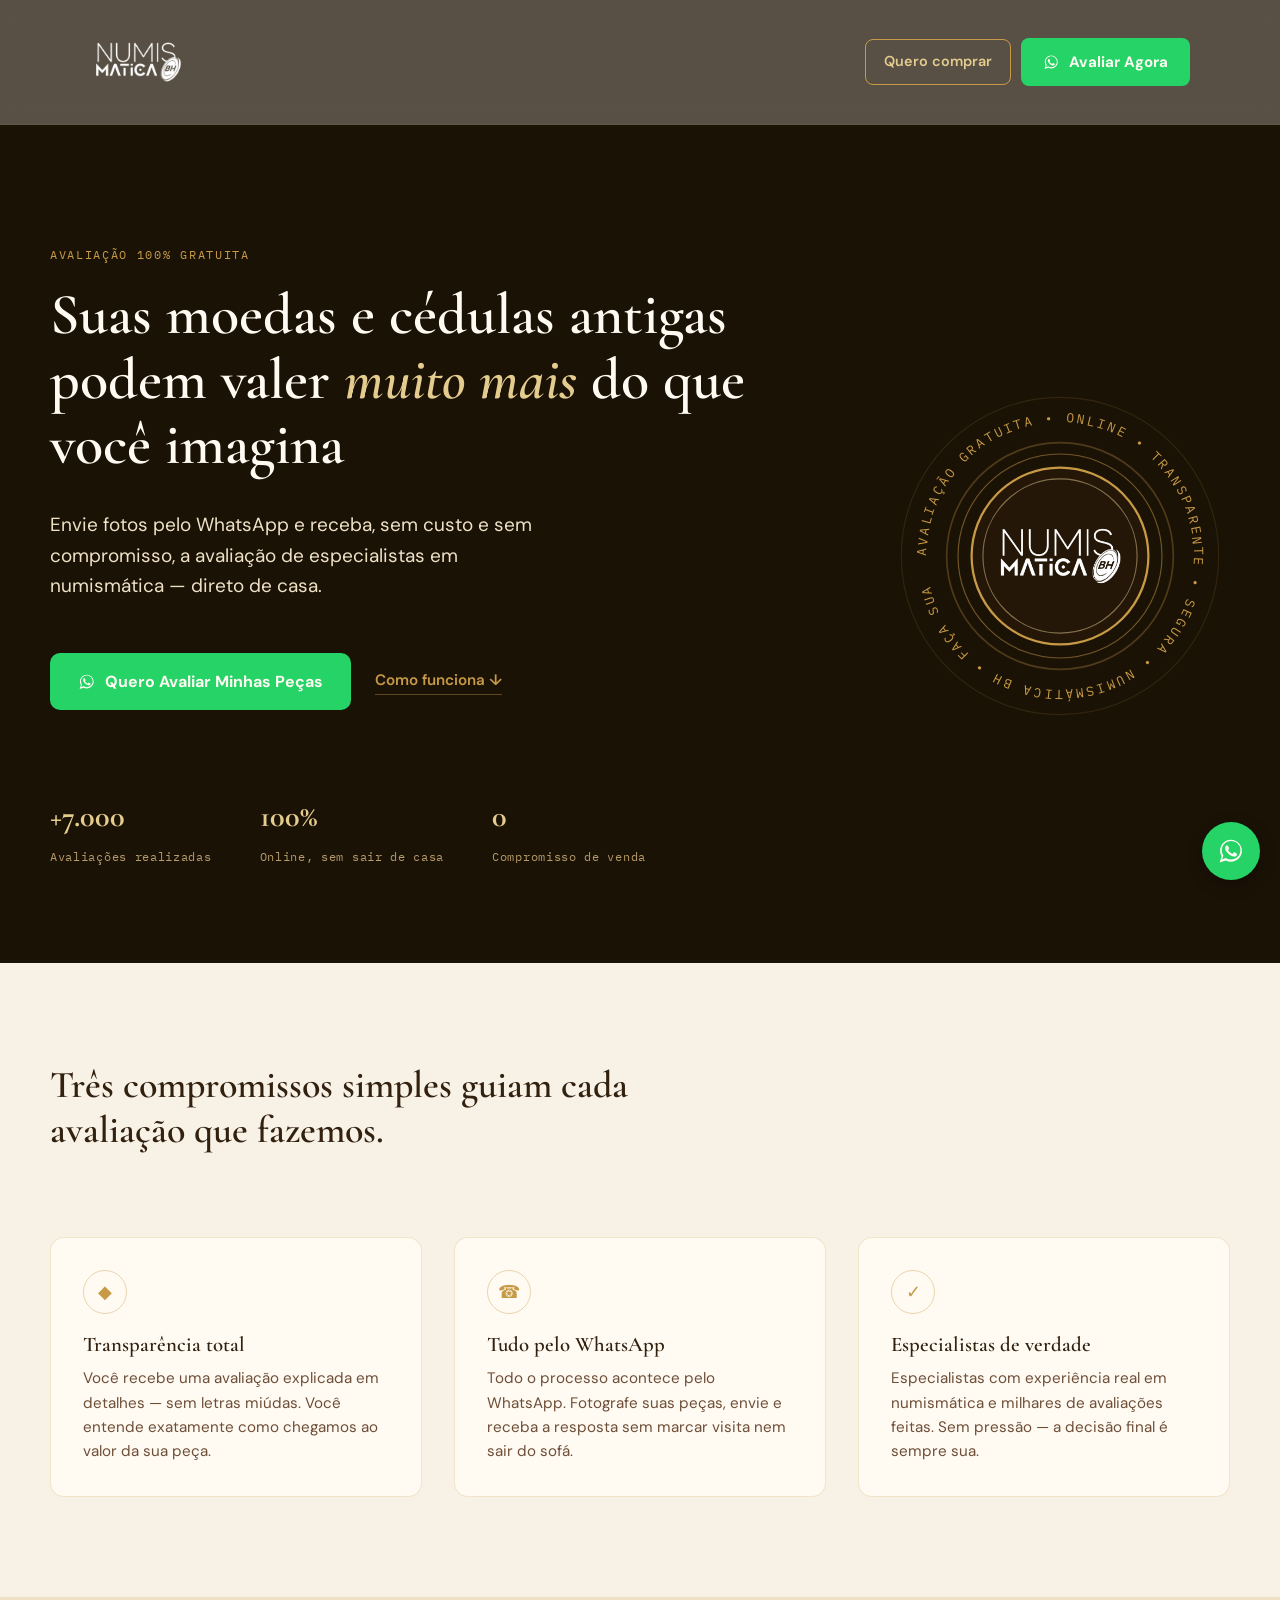
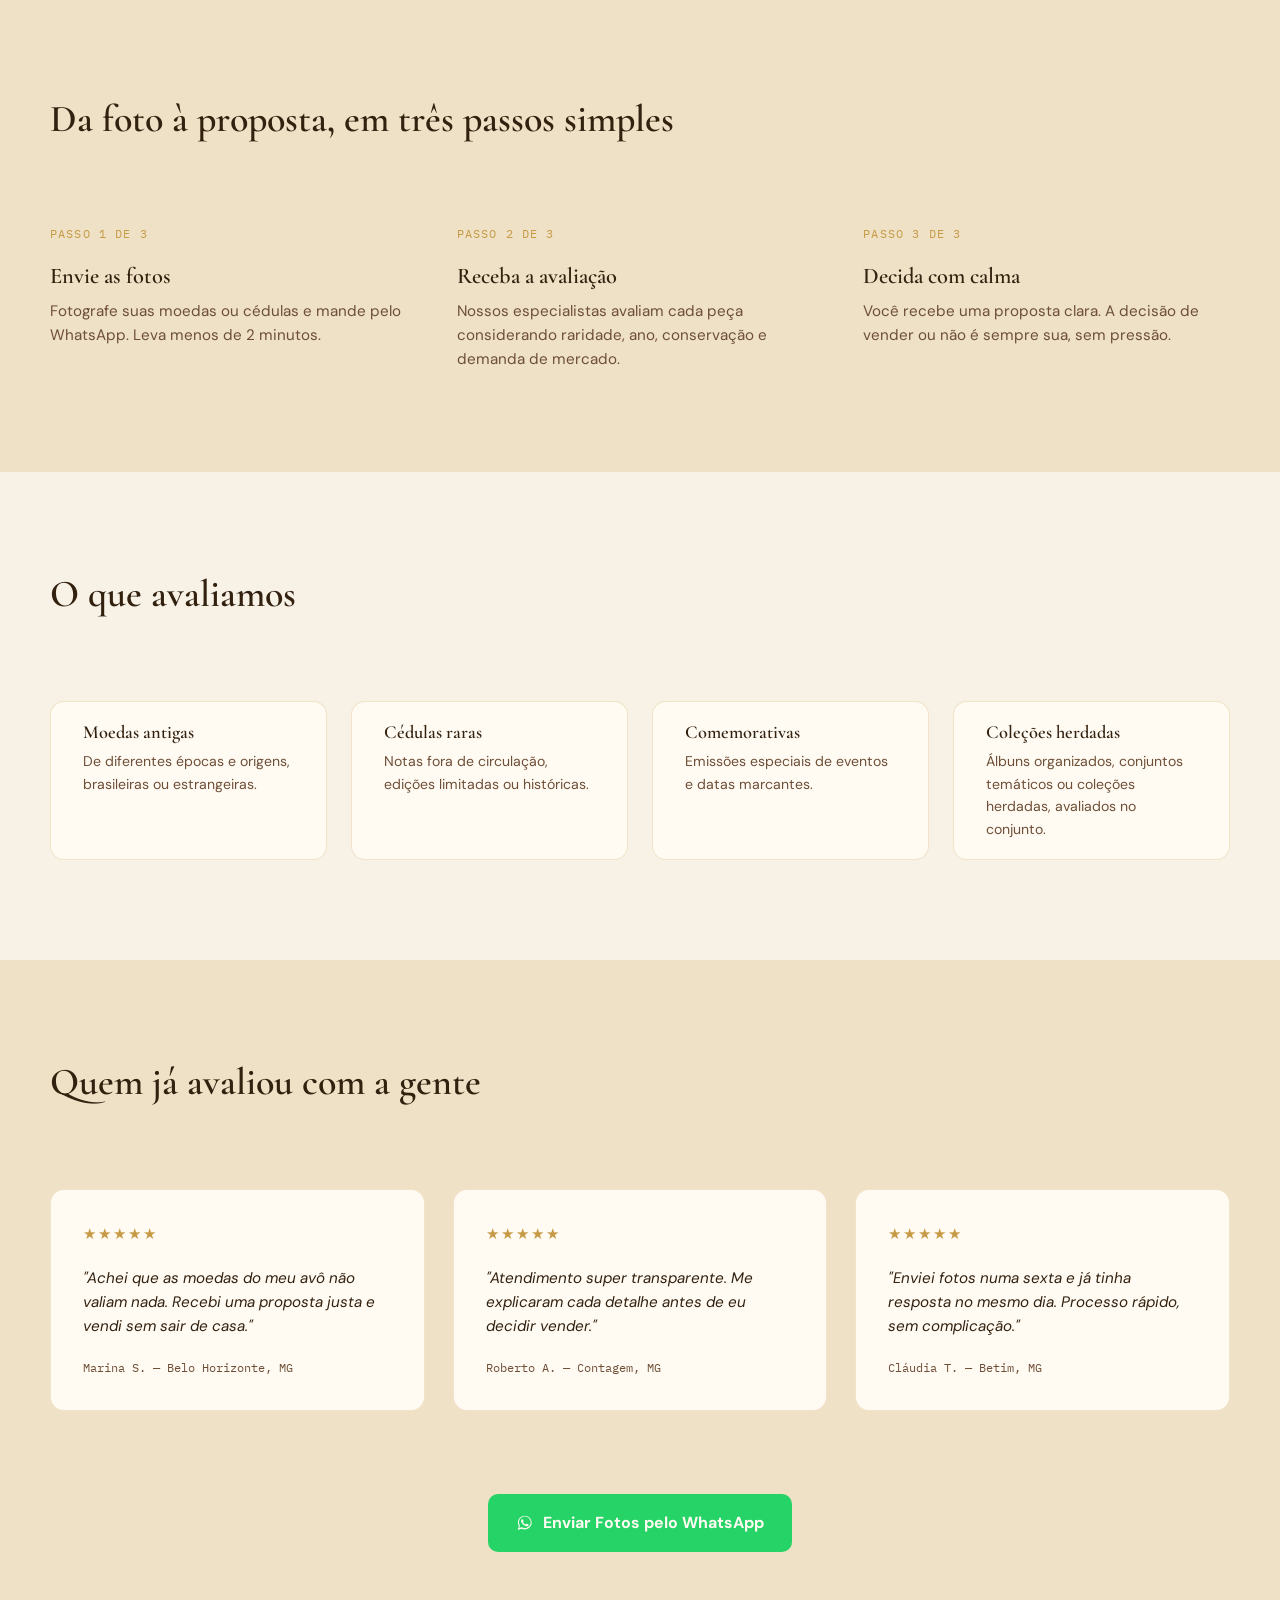
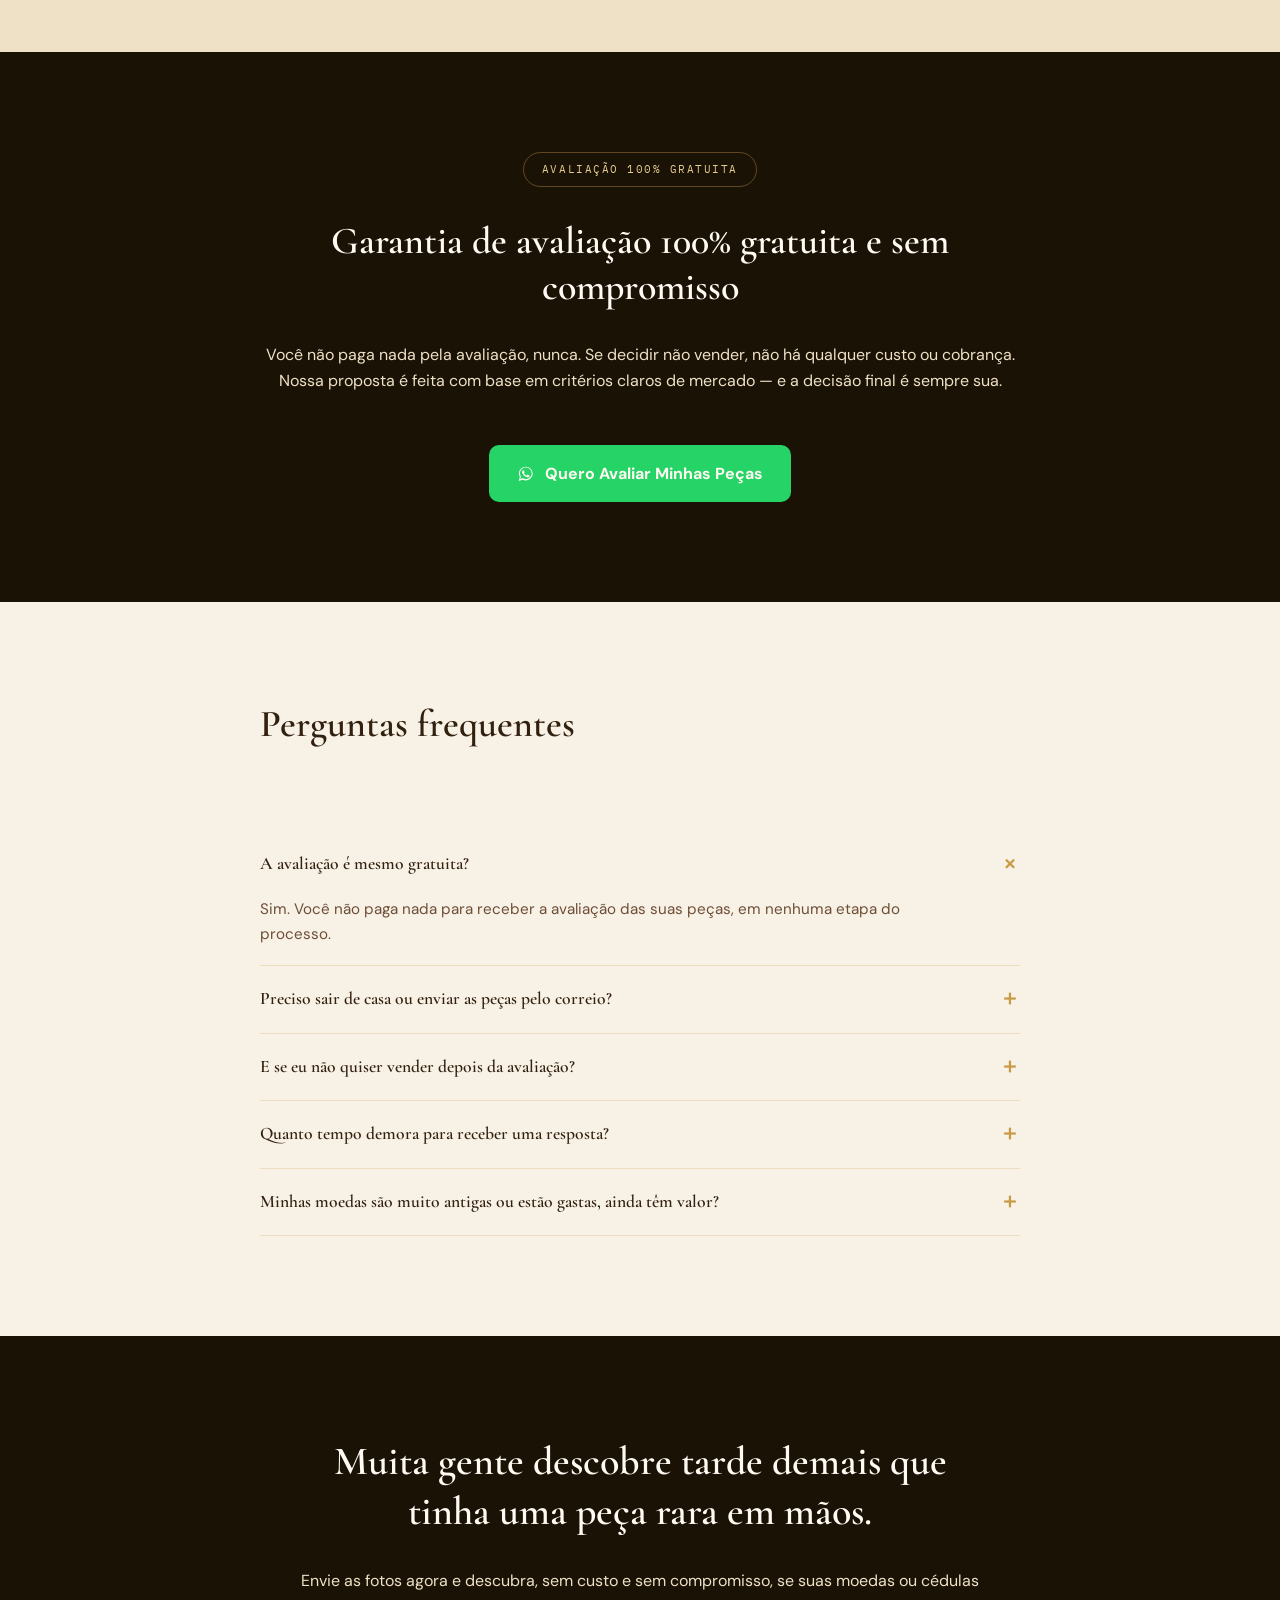
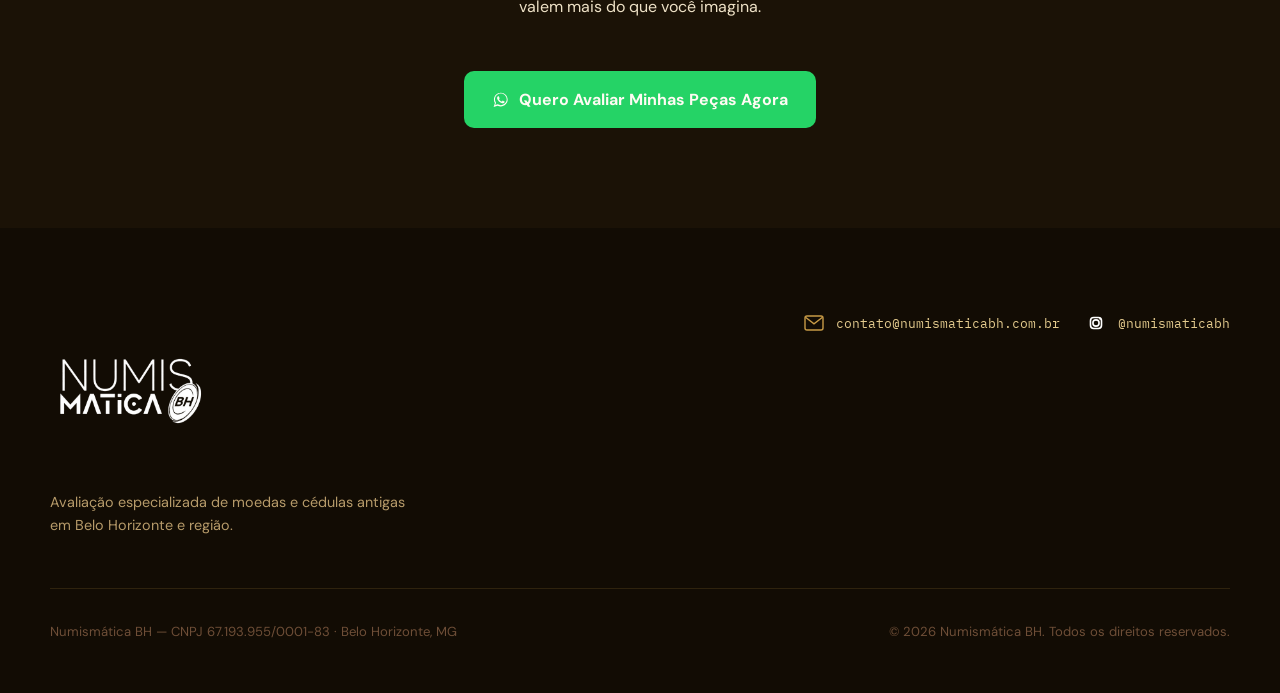
==== index.html @ 226f3ee9 "fix: update hero section text for improved clarity and messaging" ====
<!DOCTYPE html>
<html lang="pt-BR">
<head>
<meta charset="UTF-8">
<meta name="viewport" content="width=device-width, initial-scale=1.0">
<title>Numismática BH | Descubra o Valor Real das Suas Moedas e Cédulas Antigas</title>
<meta name="description" content="Avaliação 100% gratuita, transparente e sem compromisso para moedas e cédulas antigas. Envie fotos pelo WhatsApp e receba uma resposta de especialistas em numismática.">

<link rel="preconnect" href="https://fonts.googleapis.com">
<link rel="preconnect" href="https://fonts.gstatic.com" crossorigin>
<link href="https://fonts.googleapis.com/css2?family=Cormorant+Garamond:ital,wght@0,400;0,500;0,600;0,700;1,500;1,600&family=DM+Sans:wght@400;500;600;700&family=IBM+Plex+Mono:wght@400;500&display=swap" rel="stylesheet">

<link rel="icon" type="image/svg+xml" href="assets/favicon.svg">

<link rel="stylesheet" href="css/variables.css">
<link rel="stylesheet" href="css/base.css">
<link rel="stylesheet" href="css/components.css">
<link rel="stylesheet" href="css/layout.css">
</head>
<body>

<svg class="icon-defs" aria-hidden="true">
  <symbol id="icon-whatsapp" viewBox="0 0 32 32">
    <path fill="currentColor" d="M16 3C9.1 3 3.5 8.6 3.5 15.5c0 2.4.66 4.63 1.8 6.55L3 29l7.13-2.26a12.9 12.9 0 0 0 5.87 1.42h.01c6.9 0 12.5-5.6 12.5-12.5S22.9 3 16 3Zm0 22.7h-.01a10.6 10.6 0 0 1-5.42-1.49l-.39-.23-4.23 1.34 1.37-4.13-.25-.42a10.53 10.53 0 0 1-1.62-5.68c0-5.87 4.77-10.64 10.65-10.64 2.85 0 5.52 1.11 7.53 3.12a10.57 10.57 0 0 1 3.12 7.53c0 5.87-4.78 10.6-10.75 10.6Z"/>
    <path fill="currentColor" d="M22.07 18.63c-.33-.17-1.96-.97-2.27-1.08-.3-.11-.53-.17-.75.17-.22.33-.86 1.08-1.05 1.31-.19.22-.39.25-.72.08-.33-.17-1.4-.52-2.66-1.65-.98-.88-1.65-1.96-1.84-2.29-.19-.33-.02-.51.15-.68.15-.15.33-.39.5-.58.17-.2.22-.33.33-.55.11-.22.06-.42-.03-.58-.08-.17-.75-1.82-1.03-2.5-.27-.66-.55-.57-.75-.58-.19-.01-.42-.01-.64-.01-.22 0-.58.08-.89.42-.3.33-1.17 1.15-1.17 2.8s1.2 3.24 1.37 3.47c.17.22 2.36 3.62 5.72 5.08.8.35 1.42.55 1.9.71.8.25 1.53.22 2.11.13.64-.1 1.96-.8 2.24-1.58.28-.77.28-1.43.19-1.58-.08-.14-.3-.22-.63-.38Z"/>
  </symbol>
  <symbol id="icon-email" viewBox="0 0 24 24">
    <rect x="3" y="5" width="18" height="14" rx="2" fill="none" stroke="#C79A46" stroke-width="1.4"/>
    <path d="M3.5 6.2 12 12.8l8.5-6.6" fill="none" stroke="#C79A46" stroke-width="1.4"/>
  </symbol>
  <symbol id="icon-instagram" viewBox="0 0 24 24">
    <defs>
      <radialGradient id="ig-grad" cx="30%" cy="107%" r="150%">
        <stop offset="0%" stop-color="#fdf497"/>
        <stop offset="5%" stop-color="#fdf497"/>
        <stop offset="45%" stop-color="#fd5949"/>
        <stop offset="60%" stop-color="#d6249f"/>
        <stop offset="90%" stop-color="#285AEB"/>
      </radialGradient>
    </defs>
    <rect x="2" y="2" width="20" height="20" rx="6" fill="url(#ig-grad)"/>
    <rect x="6.5" y="6.5" width="11" height="11" rx="3.2" fill="none" stroke="#fff" stroke-width="1.6"/>
    <circle cx="12" cy="12" r="3.1" fill="none" stroke="#fff" stroke-width="1.6"/>
    <circle cx="16.2" cy="7.8" r="1.05" fill="#fff"/>
  </symbol>
</svg>

<header class="site-header" id="siteHeader">
  <div class="container">
    <a href="#topo" class="site-logo" aria-label="Numismática BH — início">
      <img src="assets/logo-numismatica-bh-branca.png" alt="Logo Numismática BH" style="height: 96px; width: auto;">
    </a>
    <div class="header-actions">
      <!-- LINK PENDENTE: apontar para a página do grupo de colecionadores quando estiver disponível -->
      <a href="#" class="btn-ghost">Quero comprar</a>
      <a href="#" class="btn btn-whatsapp btn-whatsapp--compact js-whatsapp-cta" data-cta="header">
        <svg viewBox="0 0 32 32" aria-hidden="true"><use href="#icon-whatsapp"/></svg>
        Avaliar Agora
      </a>
    </div>
  </div>
</header>

<main id="topo">

  <!-- HERO -->
  <section class="hero" id="hero" data-reveal>
    <div class="container">
      <div class="hero-content">
        <span class="eyebrow">Avaliação 100% gratuita</span>
        <h1 class="hero-title">Suas moedas e cédulas antigas podem valer <em>muito mais</em> do que você imagina</h1>
        <p class="hero-subtitle">Envie fotos pelo WhatsApp e receba, sem custo e sem compromisso, a avaliação de especialistas em numismática — direto de casa.</p>
        <div class="hero-cta-row">
          <a href="#" class="btn btn-whatsapp js-whatsapp-cta" data-cta="hero">
            <svg viewBox="0 0 32 32" aria-hidden="true"><use href="#icon-whatsapp"/></svg>
            Quero Avaliar Minhas Peças
          </a>
          <a href="#como-funciona" class="btn-link">Como funciona ↓</a>
        </div>
        <div class="stat-list">
          <div>
            <div class="stat-value">+7.000</div>
            <div class="stat-label">Avaliações realizadas</div>
          </div>
          <div>
            <div class="stat-value">100%</div>
            <div class="stat-label">Online, sem sair de casa</div>
          </div>
          <div>
            <div class="stat-value">0</div>
            <div class="stat-label">Compromisso de venda</div>
          </div>
        </div>
      </div>
      <div class="hero-visual">
        <svg class="coin-illustration" viewBox="0 0 300 300" aria-hidden="true">
          <circle cx="150" cy="150" r="140" fill="none" stroke="rgba(199,154,70,.14)" stroke-width="1"/>
          <g data-spin>
            <path id="coin-ring-path" d="M 150,150 m -118,0 a 118,118 0 1,1 236,0 a 118,118 0 1,1 -236,0" fill="none"/>
            <text fill="#C79A46" font-family="'IBM Plex Mono', monospace" font-size="11.5" letter-spacing="2">
              <textPath href="#coin-ring-path">AVALIAÇÃO GRATUITA • ONLINE • TRANSPARENTE  • SEGURA  • NUMISMÁTICA BH • FAÇA SUA</textPath>
            </text>
            <circle cx="150" cy="150" r="100" fill="none" stroke="rgba(199,154,70,.3)" stroke-width="1.5"/>
            <circle cx="150" cy="150" r="90" fill="none" stroke="rgba(199,154,70,.5)" stroke-width="1"/>
            <circle cx="150" cy="150" r="78" fill="#241708" stroke="#C79A46" stroke-width="2"/>
            <circle cx="150" cy="150" r="68" fill="none" stroke="rgba(228,203,142,.5)" stroke-width="1"/>
            <image href="assets/logo-numismatica-bh-branca.png" x="90" y="90" width="120" height="120" preserveAspectRatio="xMidYMid meet"/>
          </g>
        </svg>
      </div>
    </div>
  </section>

  <!-- COMPROMISSOS -->
  <section class="bg-creme" id="compromissos" data-reveal>
    <div class="container">
      <h2 class="section-title">Três compromissos simples guiam cada avaliação que fazemos.</h2>
      <div class="compromissos-grid">
        <div class="card">
          <div class="card-icon" aria-hidden="true">◆</div>
          <h3 class="card-title">Transparência total</h3>
          <p class="card-body">Você recebe uma avaliação explicada em detalhes — sem letras miúdas. Você entende exatamente como chegamos ao valor da sua peça.</p>
        </div>
        <div class="card">
          <div class="card-icon" aria-hidden="true">☎</div>
          <h3 class="card-title">Tudo pelo WhatsApp</h3>
          <p class="card-body">Todo o processo acontece pelo WhatsApp. Fotografe suas peças, envie e receba a resposta sem marcar visita nem sair do sofá.</p>
        </div>
        <div class="card">
          <div class="card-icon" aria-hidden="true">✓</div>
          <h3 class="card-title">Especialistas de verdade</h3>
          <p class="card-body">Especialistas com experiência real em numismática e milhares de avaliações feitas. Sem pressão — a decisão final é sempre sua.</p>
        </div>
      </div>
    </div>
  </section>

  <!-- COMO FUNCIONA -->
  <section class="bg-creme-escuro" id="como-funciona" data-reveal>
    <div class="container">
      <h2 class="section-title">Da foto à proposta, em três passos simples</h2>
      <div class="steps-grid">
        <div>
          <span class="step-number">PASSO 1 DE 3</span>
          <h3 class="step-title">Envie as fotos</h3>
          <p class="step-body">Fotografe suas moedas ou cédulas e mande pelo WhatsApp. Leva menos de 2 minutos.</p>
        </div>
        <div>
          <span class="step-number">PASSO 2 DE 3</span>
          <h3 class="step-title">Receba a avaliação</h3>
          <p class="step-body">Nossos especialistas avaliam cada peça considerando raridade, ano, conservação e demanda de mercado.</p>
        </div>
        <div>
          <span class="step-number">PASSO 3 DE 3</span>
          <h3 class="step-title">Decida com calma</h3>
          <p class="step-body">Você recebe uma proposta clara. A decisão de vender ou não é sempre sua, sem pressão.</p>
        </div>
      </div>
    </div>
  </section>

  <!-- O QUE AVALIAMOS -->
  <section class="bg-creme" id="avaliamos" data-reveal>
    <div class="container">
      <h2 class="section-title">O que avaliamos</h2>
      <div class="avaliamos-grid">
        <div class="card card--tight">
          <h3 class="card-title">Moedas antigas</h3>
          <p class="card-body">De diferentes épocas e origens, brasileiras ou estrangeiras.</p>
        </div>
        <div class="card card--tight">
          <h3 class="card-title">Cédulas raras</h3>
          <p class="card-body">Notas fora de circulação, edições limitadas ou históricas.</p>
        </div>
        <div class="card card--tight">
          <h3 class="card-title">Comemorativas</h3>
          <p class="card-body">Emissões especiais de eventos e datas marcantes.</p>
        </div>
        <div class="card card--tight">
          <h3 class="card-title">Coleções herdadas</h3>
          <p class="card-body">Álbuns organizados, conjuntos temáticos ou coleções herdadas, avaliados no conjunto.</p>
        </div>
      </div>
    </div>
  </section>

  <!-- DEPOIMENTOS -->
  <section class="bg-creme-escuro" id="depoimentos" data-reveal>
    <div class="container">
      <h2 class="section-title">Quem já avaliou com a gente</h2>
      <div class="depoimentos-grid">
        <article class="card">
          <div class="testimonial-stars" aria-hidden="true">★★★★★</div>
          <p class="testimonial-quote">"Achei que as moedas do meu avô não valiam nada. Recebi uma proposta justa e vendi sem sair de casa."</p>
          <p class="testimonial-author">Marina S. — Belo Horizonte, MG</p>
        </article>
        <article class="card">
          <div class="testimonial-stars" aria-hidden="true">★★★★★</div>
          <p class="testimonial-quote">"Atendimento super transparente. Me explicaram cada detalhe antes de eu decidir vender."</p>
          <p class="testimonial-author">Roberto A. — Contagem, MG</p>
        </article>
        <article class="card">
          <div class="testimonial-stars" aria-hidden="true">★★★★★</div>
          <p class="testimonial-quote">"Enviei fotos numa sexta e já tinha resposta no mesmo dia. Processo rápido, sem complicação."</p>
          <p class="testimonial-author">Cláudia T. — Betim, MG</p>
        </article>
      </div>
      <div class="depoimentos-cta">
        <a href="#" class="btn btn-whatsapp js-whatsapp-cta" data-cta="pos-depoimentos">
          <svg viewBox="0 0 32 32" aria-hidden="true"><use href="#icon-whatsapp"/></svg>
          Enviar Fotos pelo WhatsApp
        </a>
      </div>
    </div>
  </section>

  <!-- GARANTIA -->
  <section class="garantia bg-vault" id="garantia" data-reveal>
    <div class="container">
      <div class="badge-pill"><span>AVALIAÇÃO 100% GRATUITA</span></div>
      <h2 class="garantia-title">Garantia de avaliação 100% gratuita e sem compromisso</h2>
      <p class="garantia-body">Você não paga nada pela avaliação, nunca. Se decidir não vender, não há qualquer custo ou cobrança. Nossa proposta é feita com base em critérios claros de mercado — e a decisão final é sempre sua.</p>
      <a href="#" class="btn btn-whatsapp js-whatsapp-cta" data-cta="garantia">
        <svg viewBox="0 0 32 32" aria-hidden="true"><use href="#icon-whatsapp"/></svg>
        Quero Avaliar Minhas Peças
      </a>
    </div>
  </section>

  <!-- FAQ -->
  <section class="faq bg-creme" id="faq" data-reveal>
    <div class="container">
      <h2 class="section-title">Perguntas frequentes</h2>
      <div class="faq-list">
        <div class="faq-item is-open">
          <button type="button" class="faq-question" aria-expanded="true" aria-controls="faq-panel-1" id="faq-button-1">
            <span>A avaliação é mesmo gratuita?</span>
            <span class="faq-icon" aria-hidden="true">＋</span>
          </button>
          <div class="faq-panel" id="faq-panel-1" role="region" aria-labelledby="faq-button-1">
            <div class="faq-panel-inner"><p class="faq-answer">Sim. Você não paga nada para receber a avaliação das suas peças, em nenhuma etapa do processo.</p></div>
          </div>
        </div>
        <div class="faq-item">
          <button type="button" class="faq-question" aria-expanded="false" aria-controls="faq-panel-2" id="faq-button-2">
            <span>Preciso sair de casa ou enviar as peças pelo correio?</span>
            <span class="faq-icon" aria-hidden="true">＋</span>
          </button>
          <div class="faq-panel" id="faq-panel-2" role="region" aria-labelledby="faq-button-2">
            <div class="faq-panel-inner"><p class="faq-answer">Não. Todo o processo inicial acontece por fotos, direto pelo WhatsApp. Só depois de uma proposta aceita combinamos os próximos passos com você.</p></div>
          </div>
        </div>
        <div class="faq-item">
          <button type="button" class="faq-question" aria-expanded="false" aria-controls="faq-panel-3" id="faq-button-3">
            <span>E se eu não quiser vender depois da avaliação?</span>
            <span class="faq-icon" aria-hidden="true">＋</span>
          </button>
          <div class="faq-panel" id="faq-panel-3" role="region" aria-labelledby="faq-button-3">
            <div class="faq-panel-inner"><p class="faq-answer">Sem problema nenhum. A avaliação não gera qualquer compromisso de venda — você decide o que fazer com a informação.</p></div>
          </div>
        </div>
        <div class="faq-item">
          <button type="button" class="faq-question" aria-expanded="false" aria-controls="faq-panel-4" id="faq-button-4">
            <span>Quanto tempo demora para receber uma resposta?</span>
            <span class="faq-icon" aria-hidden="true">＋</span>
          </button>
          <div class="faq-panel" id="faq-panel-4" role="region" aria-labelledby="faq-button-4">
            <div class="faq-panel-inner"><p class="faq-answer">Em dias úteis, a maioria das avaliações é respondida em poucas horas. Casos que exigem mais análise podem levar até um dia útil.</p></div>
          </div>
        </div>
        <div class="faq-item">
          <button type="button" class="faq-question" aria-expanded="false" aria-controls="faq-panel-5" id="faq-button-5">
            <span>Minhas moedas são muito antigas ou estão gastas, ainda têm valor?</span>
            <span class="faq-icon" aria-hidden="true">＋</span>
          </button>
          <div class="faq-panel" id="faq-panel-5" role="region" aria-labelledby="faq-button-5">
            <div class="faq-panel-inner"><p class="faq-answer">Só uma avaliação pode dizer com certeza. Muitas peças com desgaste aparente têm valor histórico ou de colecionador — vale a pena mandar as fotos.</p></div>
          </div>
        </div>
      </div>
    </div>
  </section>

  <!-- CTA FINAL -->
  <section class="cta-final bg-vault" id="cta-final" data-reveal>
    <div class="container">
      <h2 class="cta-final-title">Muita gente descobre tarde demais que tinha uma peça rara em mãos.</h2>
      <p class="cta-final-body">Envie as fotos agora e descubra, sem custo e sem compromisso, se suas moedas ou cédulas valem mais do que você imagina.</p>
      <a href="#" class="btn btn-whatsapp js-whatsapp-cta" data-cta="final">
        <svg viewBox="0 0 32 32" aria-hidden="true"><use href="#icon-whatsapp"/></svg>
        Quero Avaliar Minhas Peças Agora
      </a>
    </div>
  </section>

</main>

<footer class="site-footer">
  <div class="container">
    <div class="footer-top">
      <div class="footer-brand">
        <img src="assets/logo-numismatica-bh-branca.png" alt="Logo Numismática BH" style="height: 160px; width: auto;">
        <p>Avaliação especializada de moedas e cédulas antigas em Belo Horizonte e região.</p>
      </div>
      <div class="footer-links">
        <a href="mailto:contato@numismaticabh.com.br" class="footer-link">
          <svg viewBox="0 0 24 24" aria-hidden="true"><use href="#icon-email"/></svg>
          <span>contato@numismaticabh.com.br</span>
        </a>
        <a href="https://instagram.com/numismaticabh" target="_blank" rel="noopener" class="footer-link" aria-label="Instagram @numismaticabh">
          <svg viewBox="0 0 24 24" aria-hidden="true"><use href="#icon-instagram"/></svg>
          <span>@numismaticabh</span>
        </a>
      </div>
    </div>
    <div class="footer-bottom">
      <p>Numismática BH — CNPJ 67.193.955/0001-83 · Belo Horizonte, MG</p>
      <p>© 2026 Numismática BH. Todos os direitos reservados.</p>
    </div>
  </div>
</footer>

<a href="#" class="whatsapp-float js-whatsapp-cta" data-cta="flutuante" aria-label="Falar no WhatsApp">
  <svg viewBox="0 0 32 32" width="28" height="28" aria-hidden="true"><use href="#icon-whatsapp"/></svg>
</a>

<script src="js/main.js"></script>
</body>
</html>
---- css/variables.css ----
/* ==========================================================================
   VARIÁVEIS DE DESIGN — Numismática BH
   Paleta "Cofre & Ouro": marrom quase preto (cofre) + dourado antigo +
   creme/pergaminho. Troque os valores aqui para mudar o site inteiro.
   ========================================================================== */
:root {
  /* Cores base */
  --color-creme: #F7F1E6;
  --color-creme-escuro: #EEE1C6;
  --color-marfim: #FFFBF3;
  --color-vault: #1B1206;
  --color-vault-alt: #120C04;
  --color-cacau: #33210F;
  --color-cacau-claro: #6E4E37;
  --color-cacau-claro-alt: #B79B6A;
  --color-dourado: #C79A46;
  --color-dourado-claro: #E4CB8E;

  /* WhatsApp — verde oficial, usado só nos CTAs de WhatsApp */
  --color-wa: #25D366;
  --color-wa-hover: #1FB958;

  /* Texto secundário sobre fundo escuro */
  --color-text-on-dark: #EEE1C6;
  --color-text-on-dark-muted: rgba(247, 241, 230, .6);

  /* Tipografia */
  --font-display: 'Cormorant Garamond', Georgia, serif;
  --font-body: 'DM Sans', -apple-system, sans-serif;
  --font-mono: 'IBM Plex Mono', monospace;

  /* Espaçamento */
  --space-2xs: .4rem;
  --space-xs: .8rem;
  --space-sm: 1.2rem;
  --space-md: 2rem;
  --space-lg: 3.2rem;
  --space-xl: 5.2rem;

  /* Padding padrão de seção (topo/base) e lateral */
  --section-padding-y: clamp(64px, 8vw, 100px);
  --section-padding-x: clamp(20px, 4vw, 40px);

  /* Raios, sombras, transições */
  --radius-sm: 8px;
  --radius-md: 10px;
  --radius-lg: 14px;
  --radius-pill: 999px;
  --shadow-md: 0 10px 30px rgba(0, 0, 0, .12);
  --shadow-lg: 0 20px 60px rgba(0, 0, 0, .28);
  --transition: .3s ease;

  /* Largura máxima do conteúdo */
  --container-width: 1180px;
}
---- css/base.css ----
/* ==========================================================================
   RESET / BASE
   ========================================================================== */
*, *::before, *::after {
  box-sizing: border-box;
  margin: 0;
  padding: 0;
}

html {
  scroll-behavior: smooth;
}

body {
  font-family: var(--font-body);
  background: var(--color-creme);
  color: var(--color-cacau);
  line-height: 1.6;
  -webkit-font-smoothing: antialiased;
  overflow-x: hidden;
}

img, svg {
  display: block;
  max-width: 100%;
}

a {
  color: inherit;
  text-decoration: none;
}

ul {
  list-style: none;
}

button {
  font: inherit;
  cursor: pointer;
  border: none;
  background: none;
  color: inherit;
}

h1, h2, h3 {
  font-family: var(--font-display);
  font-weight: 600;
  line-height: 1.2;
}

:focus-visible {
  outline: 2px solid var(--color-dourado);
  outline-offset: 3px;
}

@media (prefers-reduced-motion: reduce) {
  html {
    scroll-behavior: auto;
  }
  *, *::before, *::after {
    animation-duration: .001ms !important;
    animation-iteration-count: 1 !important;
    transition-duration: .001ms !important;
    scroll-behavior: auto !important;
  }
}

/* Container de conteúdo, usado em todas as seções */
.container {
  max-width: var(--container-width);
  margin-inline: auto;
}

/* ==========================================================================
   ANIMAÇÕES
   ========================================================================== */
@keyframes coin-spin {
  from { transform: rotate(0deg); }
  to { transform: rotate(360deg); }
}

@keyframes wa-pulse {
  0%, 100% { box-shadow: 0 0 0 0 rgba(37, 211, 102, .45); }
  50% { box-shadow: 0 0 0 12px rgba(37, 211, 102, 0); }
}

/* Seções entram com fade + leve deslocamento vertical ao rolar a página.
   O JS adiciona ".is-visible" via IntersectionObserver. */
[data-reveal] {
  opacity: 0;
  transform: translateY(24px);
  transition: opacity .6s ease, transform .6s ease;
}
[data-reveal].is-visible {
  opacity: 1;
  transform: none;
}
---- css/components.css ----
/* ==========================================================================
   BOTÕES
   ========================================================================== */
.btn {
  display: inline-flex;
  align-items: center;
  justify-content: center;
  gap: .6em;
  font-family: var(--font-body);
  font-weight: 700;
  font-size: 1rem;
  padding: 16px 28px;
  border-radius: var(--radius-md);
  transition: background var(--transition), transform var(--transition), box-shadow var(--transition);
  white-space: nowrap;
}
.btn svg {
  width: 1.1em;
  height: 1.1em;
  flex-shrink: 0;
}

.btn-whatsapp {
  background: var(--color-wa);
  color: var(--color-marfim);
}
.btn-whatsapp:hover {
  background: var(--color-wa-hover);
}

.btn-whatsapp--compact {
  padding: 12px 22px;
  font-size: .94rem;
  border-radius: var(--radius-sm);
}

.btn-ghost {
  background: transparent;
  border: 1px solid var(--color-dourado);
  color: var(--color-dourado-claro);
  font-weight: 600;
  font-size: .9rem;
  padding: 10px 18px;
  border-radius: var(--radius-sm);
}
.btn-ghost:hover {
  background: rgba(199, 154, 70, .14);
  color: var(--color-marfim);
}

.btn-link {
  color: var(--color-dourado);
  font-weight: 600;
  font-size: .95rem;
  border-bottom: 1px solid rgba(199, 154, 70, .4);
  padding-bottom: 2px;
}

/* ==========================================================================
   TEXTO DE DESTAQUE (eyebrow)
   ========================================================================== */
.eyebrow {
  display: block;
  font-family: var(--font-mono);
  font-size: .75rem;
  letter-spacing: .14em;
  text-transform: uppercase;
  color: var(--color-dourado);
  margin-bottom: var(--space-sm);
}

/* Selo/pill usado na seção de garantia */
.badge-pill {
  display: inline-flex;
  align-items: center;
  border: 1px solid rgba(199, 154, 70, .4);
  border-radius: var(--radius-pill);
  padding: 8px 18px;
  margin-bottom: var(--space-md);
}
.badge-pill span {
  font-family: var(--font-mono);
  font-size: .68rem;
  letter-spacing: .14em;
  color: var(--color-dourado-claro);
}

/* ==========================================================================
   ESTATÍSTICAS DO HERO
   ========================================================================== */
.stat-list {
  display: flex;
  flex-wrap: wrap;
  gap: clamp(24px, 4vw, 48px);
}
.stat-value {
  font-family: var(--font-display);
  font-weight: 700;
  font-size: 1.9rem;
  color: var(--color-dourado-claro);
  margin-bottom: .2em;
}
.stat-label {
  font-family: var(--font-mono);
  font-size: .72rem;
  letter-spacing: .06em;
  color: var(--color-cacau-claro-alt);
}

/* ==========================================================================
   CARTÕES (compromissos, avaliamos, depoimentos)
   ========================================================================== */
.card {
  background: var(--color-marfim);
  border: 1px solid rgba(199, 154, 70, .24);
  border-radius: var(--radius-lg);
  padding: var(--space-md);
}

.card-icon {
  width: 44px;
  height: 44px;
  border-radius: 50%;
  border: 1px solid rgba(199, 154, 70, .4);
  display: flex;
  align-items: center;
  justify-content: center;
  margin-bottom: var(--space-sm);
  color: var(--color-dourado);
  font-size: 1.1rem;
}

.card-title {
  font-size: 1.3rem;
  color: var(--color-cacau);
  margin-bottom: .4em;
}

.card-body {
  font-size: .95rem;
  color: var(--color-cacau-claro);
}

.card--tight {
  padding: var(--space-sm) var(--space-md);
}
.card--tight .card-title {
  font-size: 1.15rem;
}
.card--tight .card-body {
  font-size: .88rem;
}

/* Cartão de depoimento */
.testimonial-stars {
  color: var(--color-dourado);
  font-size: .95rem;
  letter-spacing: 2px;
  margin-bottom: var(--space-sm);
}
.testimonial-quote {
  font-size: .95rem;
  color: var(--color-cacau);
  font-style: italic;
  margin-bottom: var(--space-sm);
}
.testimonial-author {
  font-family: var(--font-mono);
  font-size: .78rem;
  color: var(--color-cacau-claro);
}

/* ==========================================================================
   ACORDEÃO DE FAQ
   ========================================================================== */
.faq-item {
  border-bottom: 1px solid rgba(199, 154, 70, .24);
}
.faq-question {
  width: 100%;
  display: flex;
  align-items: center;
  justify-content: space-between;
  gap: var(--space-md);
  padding-block: var(--space-sm);
  text-align: left;
  font-family: var(--font-display);
  font-weight: 600;
  font-size: 1.1rem;
  color: var(--color-cacau);
}
.faq-icon {
  flex-shrink: 0;
  font-size: 1.3rem;
  line-height: 1;
  color: var(--color-dourado);
  transition: transform var(--transition);
}
.faq-item.is-open .faq-icon {
  transform: rotate(45deg);
}
.faq-panel {
  display: grid;
  grid-template-rows: 0fr;
  transition: grid-template-rows var(--transition);
}
.faq-item.is-open .faq-panel {
  grid-template-rows: 1fr;
}
.faq-panel-inner {
  overflow: hidden;
}
.faq-answer {
  padding-bottom: var(--space-sm);
  max-width: 64ch;
  font-size: .95rem;
  color: var(--color-cacau-claro);
}

/* ==========================================================================
   BOTÃO FLUTUANTE DO WHATSAPP
   ========================================================================== */
.whatsapp-float {
  position: fixed;
  right: 20px;
  bottom: 20px;
  z-index: 50;
  width: 58px;
  height: 58px;
  border-radius: 50%;
  background: var(--color-wa);
  color: var(--color-marfim);
  display: flex;
  align-items: center;
  justify-content: center;
  box-shadow: 0 4px 16px rgba(0, 0, 0, .3);
  animation: wa-pulse 2.6s ease-in-out infinite;
  transition: background var(--transition);
}
.whatsapp-float:hover {
  background: var(--color-wa-hover);
}

/* ==========================================================================
   ILUSTRAÇÃO DA MOEDA (hero)
   ========================================================================== */
.coin-illustration {
  width: 100%;
  max-width: 340px;
}
.coin-illustration [data-spin] {
  transform-origin: 150px 150px;
  animation: coin-spin 48s linear infinite;
}
---- css/layout.css ----
/* ==========================================================================
   HEADER
   ========================================================================== */
.site-header {
  position: sticky;
  top: 0;
  z-index: 40;
  background: rgba(27, 18, 6, .72);
  backdrop-filter: blur(10px);
  -webkit-backdrop-filter: blur(10px);
  border-bottom: 1px solid rgba(199, 154, 70, .08);
  transition: background var(--transition), border-color var(--transition);
}
.site-header.is-scrolled {
  background: rgba(27, 18, 6, .92);
  border-bottom-color: rgba(199, 154, 70, .22);
}
.site-header .container {
  display: flex;
  align-items: center;
  justify-content: space-between;
  gap: 16px;
  padding: 14px var(--section-padding-x);
}
.site-logo {
  display: block;
  line-height: 0;
}
.site-logo img {
  height: 44px;
  width: auto;
}
.header-actions {
  display: flex;
  flex-wrap: wrap;
  align-items: center;
  justify-content: flex-end;
  gap: 10px;
}

/* ==========================================================================
   HERO
   ========================================================================== */
.hero {
  background: var(--color-vault);
  color: var(--color-marfim);
  padding: clamp(72px, 14vw, 120px) var(--section-padding-x) clamp(64px, 8vw, 96px);
}
.hero .container {
  display: flex;
  flex-wrap: wrap;
  align-items: center;
  gap: clamp(40px, 6vw, 72px);
}
.hero-content {
  flex: 1 1 480px;
  min-width: 280px;
}
.hero-title {
  font-size: clamp(34px, 5vw, 58px);
  line-height: 1.12;
  color: var(--color-marfim);
  margin-bottom: var(--space-md);
}
.hero-title em {
  font-style: italic;
  color: var(--color-dourado-claro);
}
.hero-subtitle {
  font-size: clamp(16px, 1.6vw, 19px);
  color: var(--color-text-on-dark);
  max-width: 520px;
  margin-bottom: var(--space-lg);
}
.hero-cta-row {
  display: flex;
  flex-wrap: wrap;
  align-items: center;
  gap: 24px;
  margin-bottom: var(--space-xl);
}
.hero-visual {
  flex: 0 1 340px;
  min-width: 260px;
  display: flex;
  justify-content: center;
}

/* ==========================================================================
   SEÇÕES GERAIS (título + grid)
   ========================================================================== */
section {
  padding: var(--section-padding-y) var(--section-padding-x);
}
.section-title {
  font-size: clamp(26px, 3.2vw, 38px);
  color: var(--color-cacau);
  max-width: 640px;
  margin-bottom: var(--space-xl);
}
.bg-creme { background: var(--color-creme); }
.bg-creme-escuro { background: var(--color-creme-escuro); }
.bg-vault { background: var(--color-vault); color: var(--color-marfim); }
.bg-vault .section-title { color: var(--color-marfim); }

/* Compromissos */
.compromissos-grid {
  display: grid;
  grid-template-columns: repeat(auto-fit, minmax(260px, 1fr));
  gap: 32px;
}

/* Como funciona */
.steps-grid {
  display: grid;
  grid-template-columns: repeat(auto-fit, minmax(260px, 1fr));
  gap: 40px;
}
.step-number {
  display: block;
  font-family: var(--font-mono);
  font-size: .72rem;
  letter-spacing: .1em;
  color: var(--color-dourado);
  margin-bottom: var(--space-sm);
}
.step-title {
  font-size: 1.4rem;
  color: var(--color-cacau);
  margin-bottom: .4em;
}
.step-body {
  font-size: .95rem;
  color: var(--color-cacau-claro);
}

/* O que avaliamos */
.avaliamos-grid {
  display: grid;
  grid-template-columns: repeat(auto-fit, minmax(220px, 1fr));
  gap: 24px;
}

/* Depoimentos */
.depoimentos-grid {
  display: grid;
  grid-template-columns: repeat(auto-fit, minmax(260px, 1fr));
  gap: 28px;
  margin-bottom: var(--space-xl);
}
.depoimentos-cta {
  text-align: center;
}

/* Garantia */
.garantia .container {
  max-width: 760px;
  text-align: center;
}
.garantia-title {
  font-size: clamp(26px, 3.4vw, 38px);
  color: var(--color-marfim);
  margin-bottom: var(--space-md);
}
.garantia-body {
  font-size: 1rem;
  color: var(--color-text-on-dark);
  margin-bottom: var(--space-lg);
}

/* FAQ */
.faq .container {
  max-width: 760px;
}
.faq-list {
  margin-top: var(--space-lg);
}

/* CTA final */
.cta-final .container {
  max-width: 680px;
  text-align: center;
}
.cta-final-title {
  font-size: clamp(26px, 3.6vw, 40px);
  line-height: 1.25;
  color: var(--color-marfim);
  margin-bottom: var(--space-md);
}
.cta-final-body {
  font-size: 1rem;
  color: var(--color-text-on-dark);
  margin-bottom: var(--space-lg);
}

/* ==========================================================================
   FOOTER
   ========================================================================== */
.site-footer {
  background: var(--color-vault-alt);
  padding: var(--space-xl) var(--section-padding-x) var(--space-lg);
}
.footer-top {
  display: flex;
  flex-wrap: wrap;
  justify-content: space-between;
  gap: 32px;
  padding-bottom: var(--space-lg);
  border-bottom: 1px solid rgba(199, 154, 70, .16);
}
.footer-brand {
  max-width: 360px;
}
.footer-brand img {
  height: 40px;
  width: auto;
  margin-bottom: var(--space-sm);
}
.footer-brand p {
  font-size: .9rem;
  color: var(--color-cacau-claro-alt);
}
.footer-links {
  display: flex;
  flex-wrap: wrap;
  align-items: center;
  gap: 24px;
  height: fit-content;
}
.footer-link {
  display: flex;
  align-items: center;
  gap: 10px;
}
.footer-link svg {
  width: 24px;
  height: 24px;
  flex-shrink: 0;
}
.footer-link span {
  font-family: var(--font-mono);
  font-size: .82rem;
  color: var(--color-dourado-claro);
}
.footer-bottom {
  padding-top: var(--space-md);
  display: flex;
  flex-wrap: wrap;
  justify-content: space-between;
  gap: 12px;
  font-size: .82rem;
  color: var(--color-cacau-claro);
}

/* ==========================================================================
   ÍCONES REUTILIZÁVEIS (svg symbol + use)
   ========================================================================== */
.icon-defs {
  display: none;
}
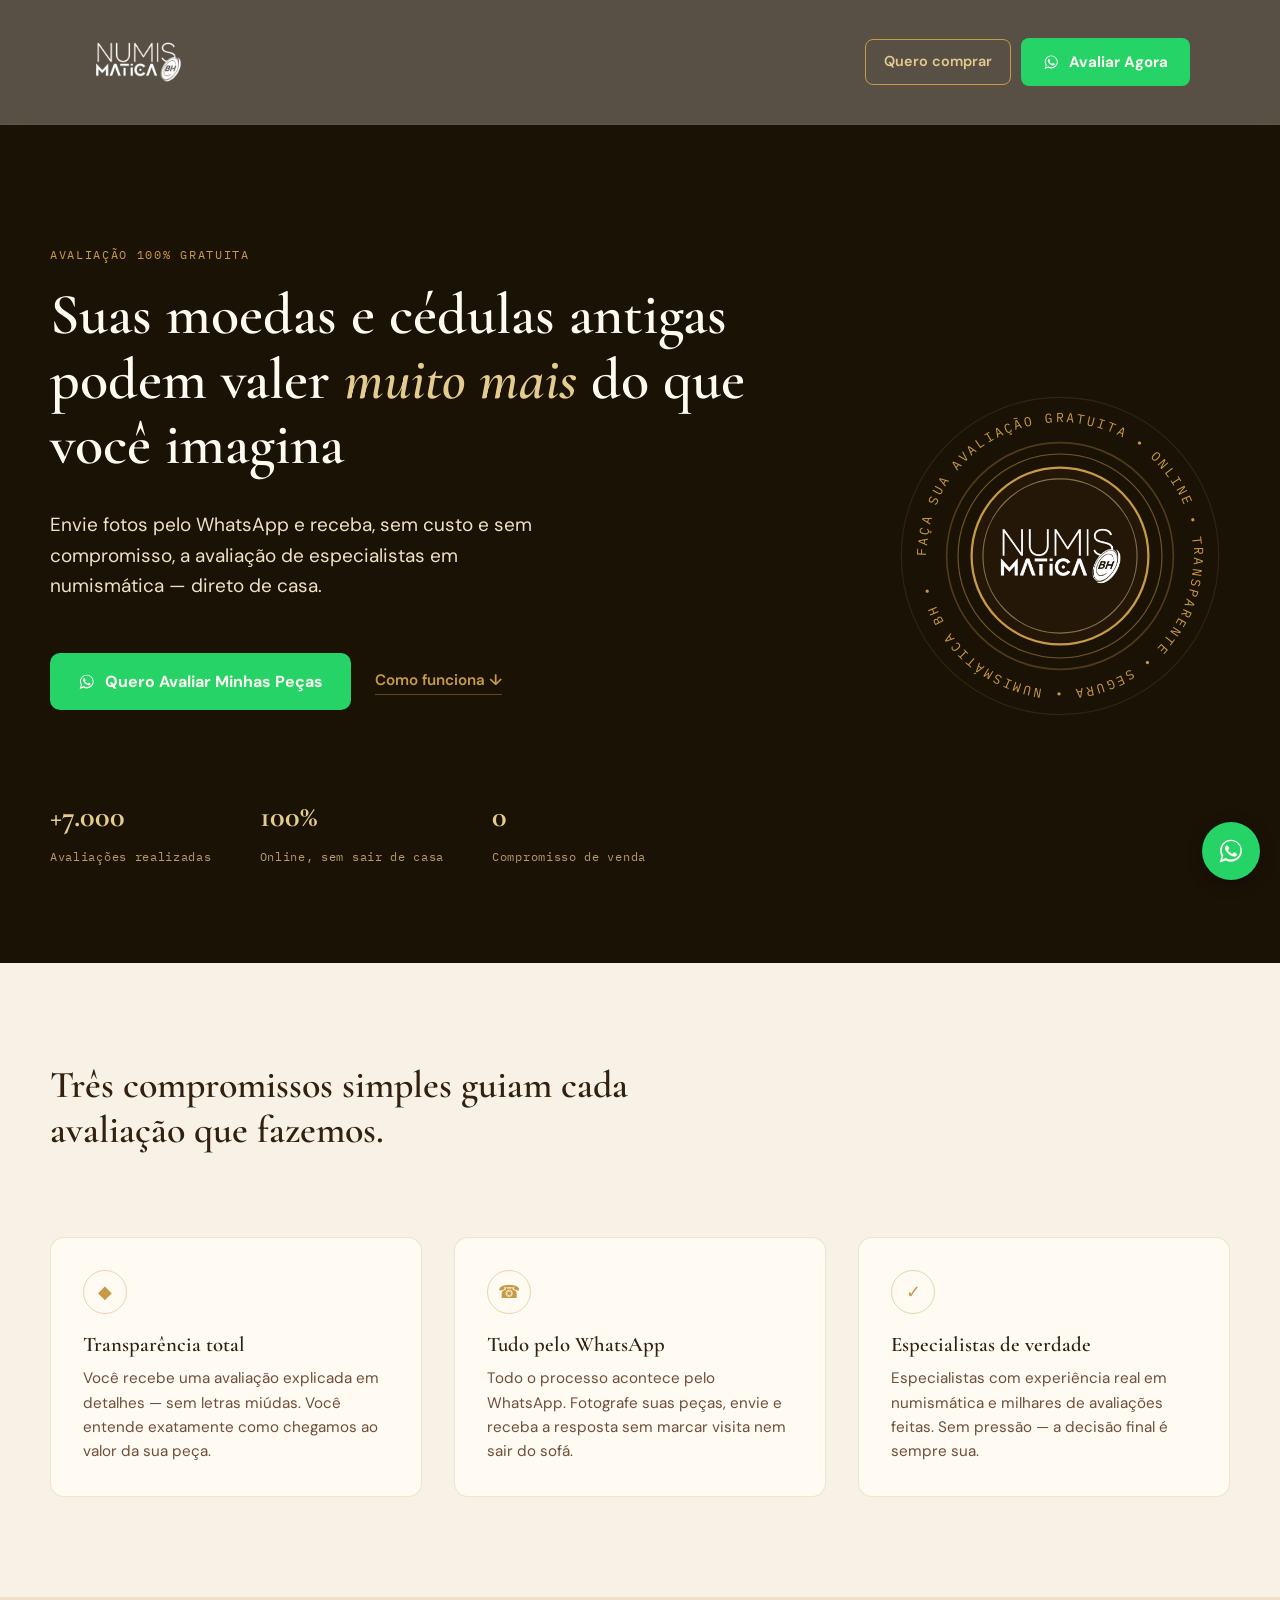
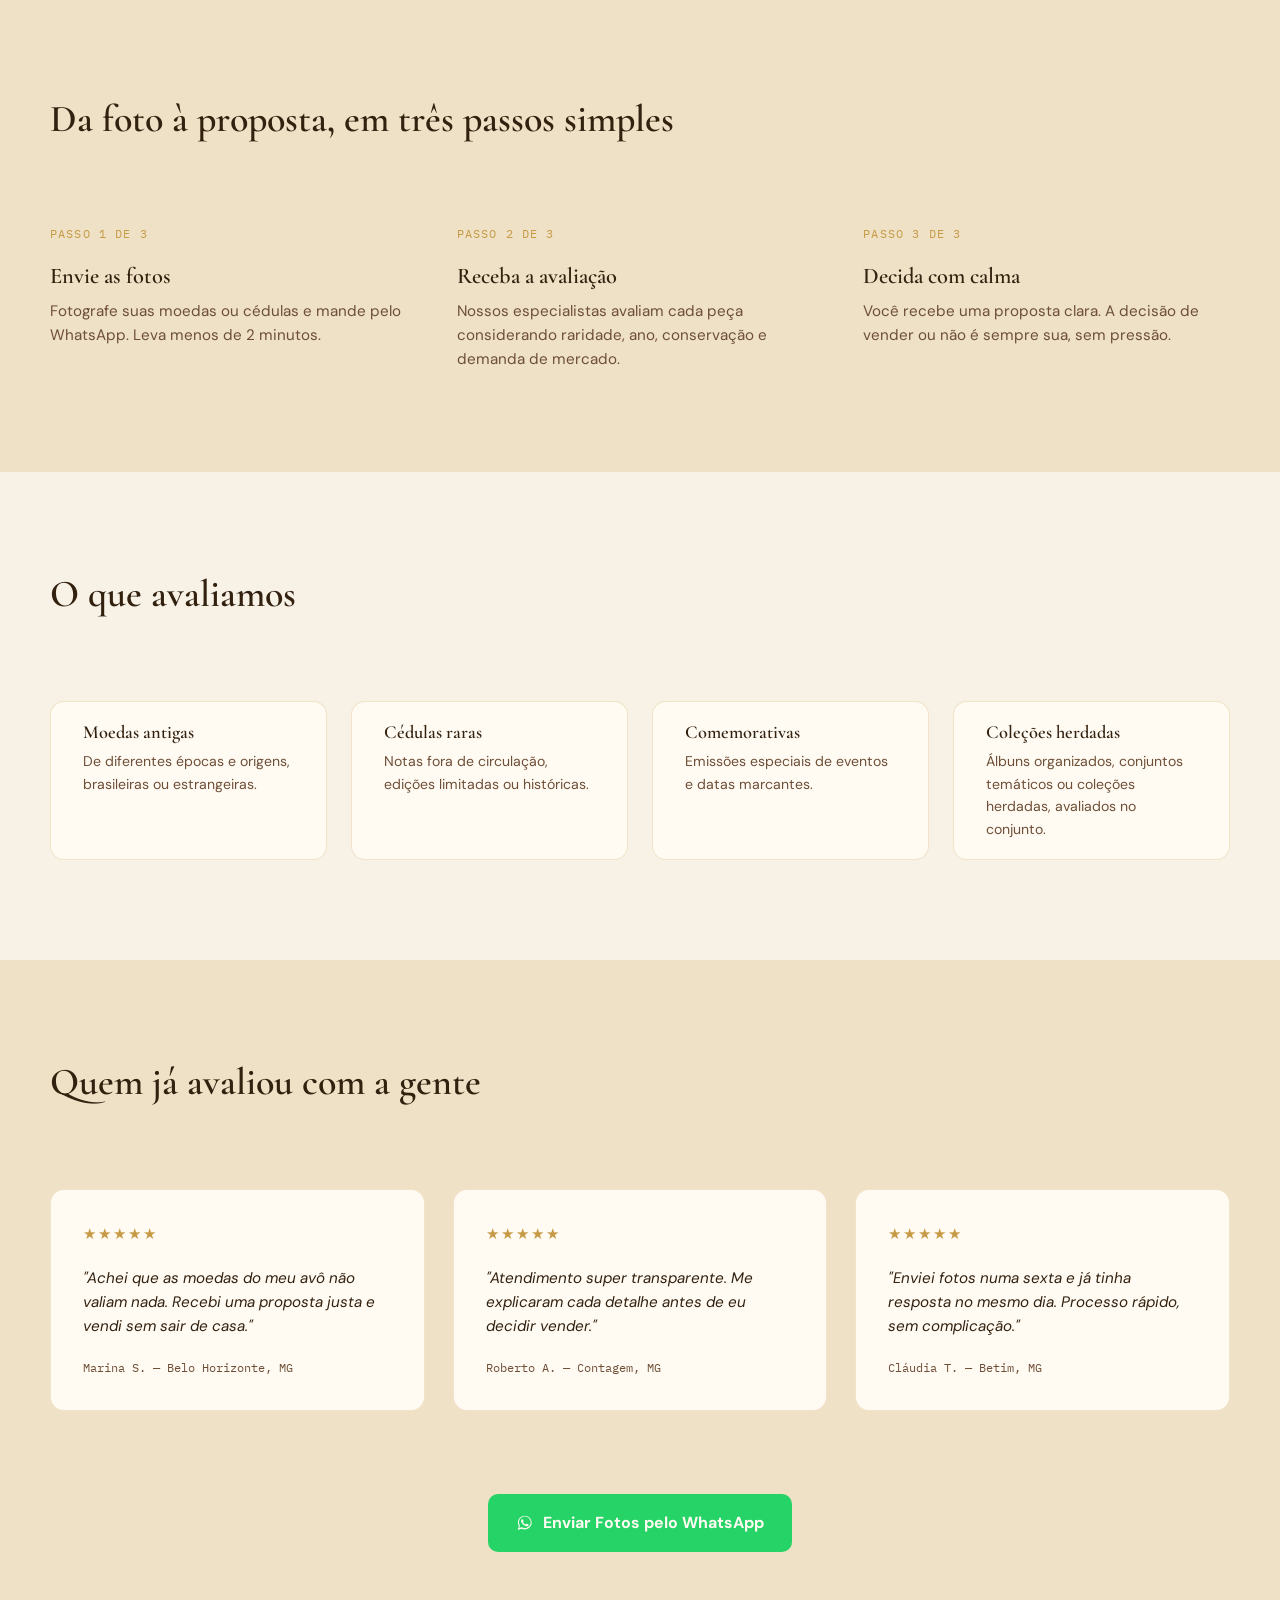
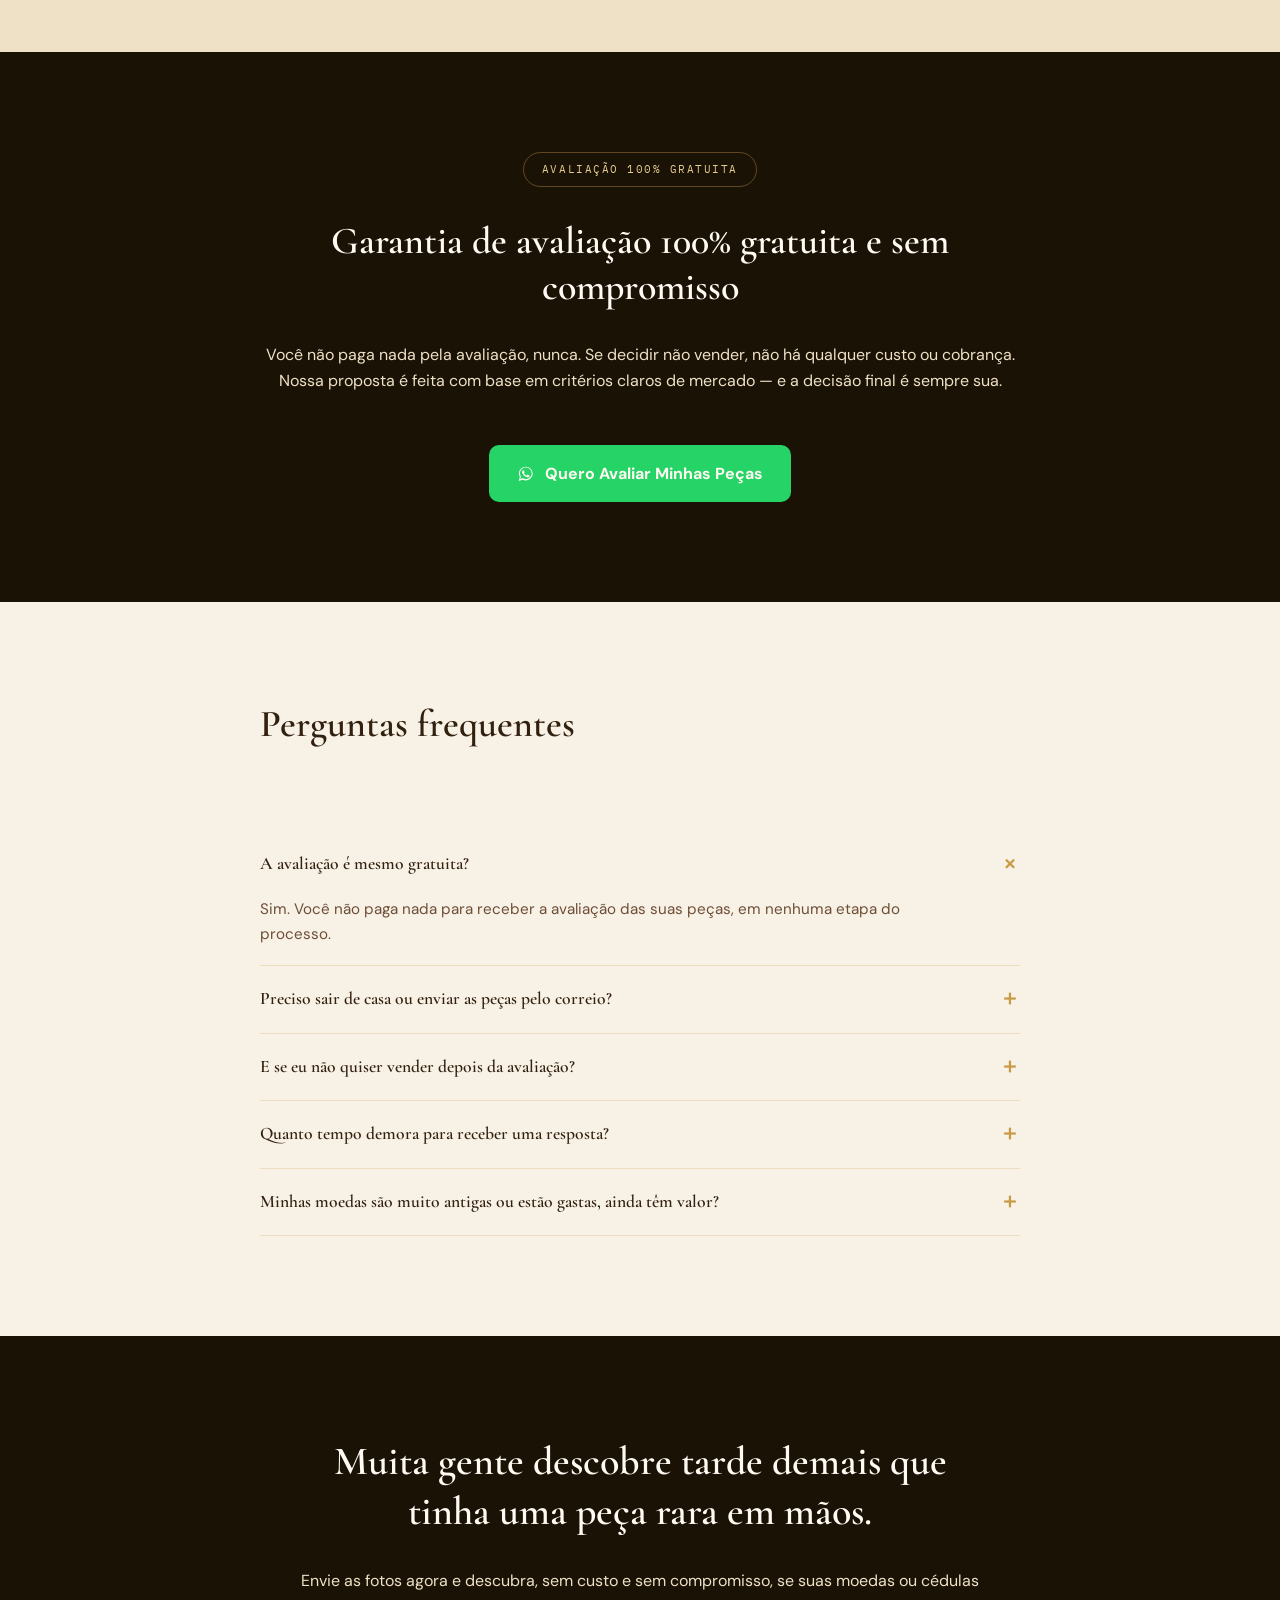
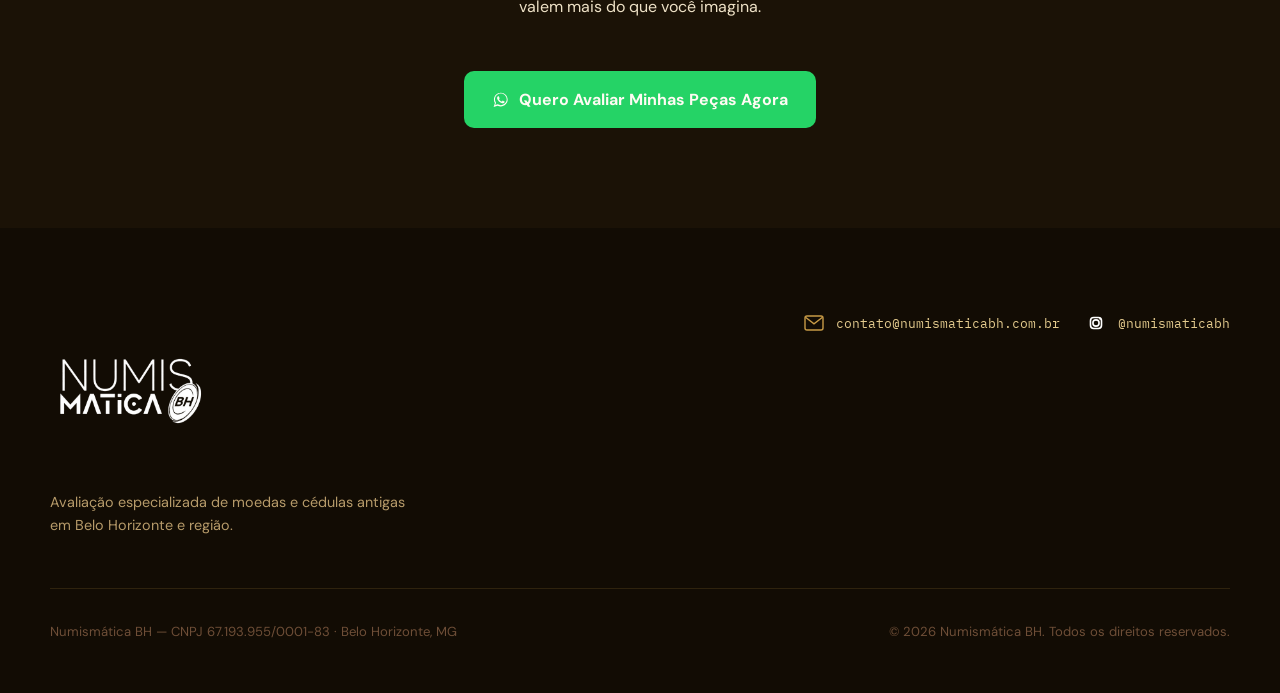
==== commit 5cc67379: "fix: reorder text in hero section for improved clarity and emphasis" ====
--- a/index.html
+++ b/index.html
@@ -98,7 +98,7 @@
           <g data-spin>
             <path id="coin-ring-path" d="M 150,150 m -118,0 a 118,118 0 1,1 236,0 a 118,118 0 1,1 -236,0" fill="none"/>
             <text fill="#C79A46" font-family="'IBM Plex Mono', monospace" font-size="11.5" letter-spacing="2">
-              <textPath href="#coin-ring-path">AVALIAÇÃO GRATUITA • ONLINE • TRANSPARENTE  • SEGURA  • NUMISMÁTICA BH • FAÇA SUA</textPath>
+              <textPath href="#coin-ring-path">FAÇA SUA AVALIAÇÃO GRATUITA • ONLINE • TRANSPARENTE  • SEGURA  • NUMISMÁTICA BH •</textPath>
             </text>
             <circle cx="150" cy="150" r="100" fill="none" stroke="rgba(199,154,70,.3)" stroke-width="1.5"/>
             <circle cx="150" cy="150" r="90" fill="none" stroke="rgba(199,154,70,.5)" stroke-width="1"/>
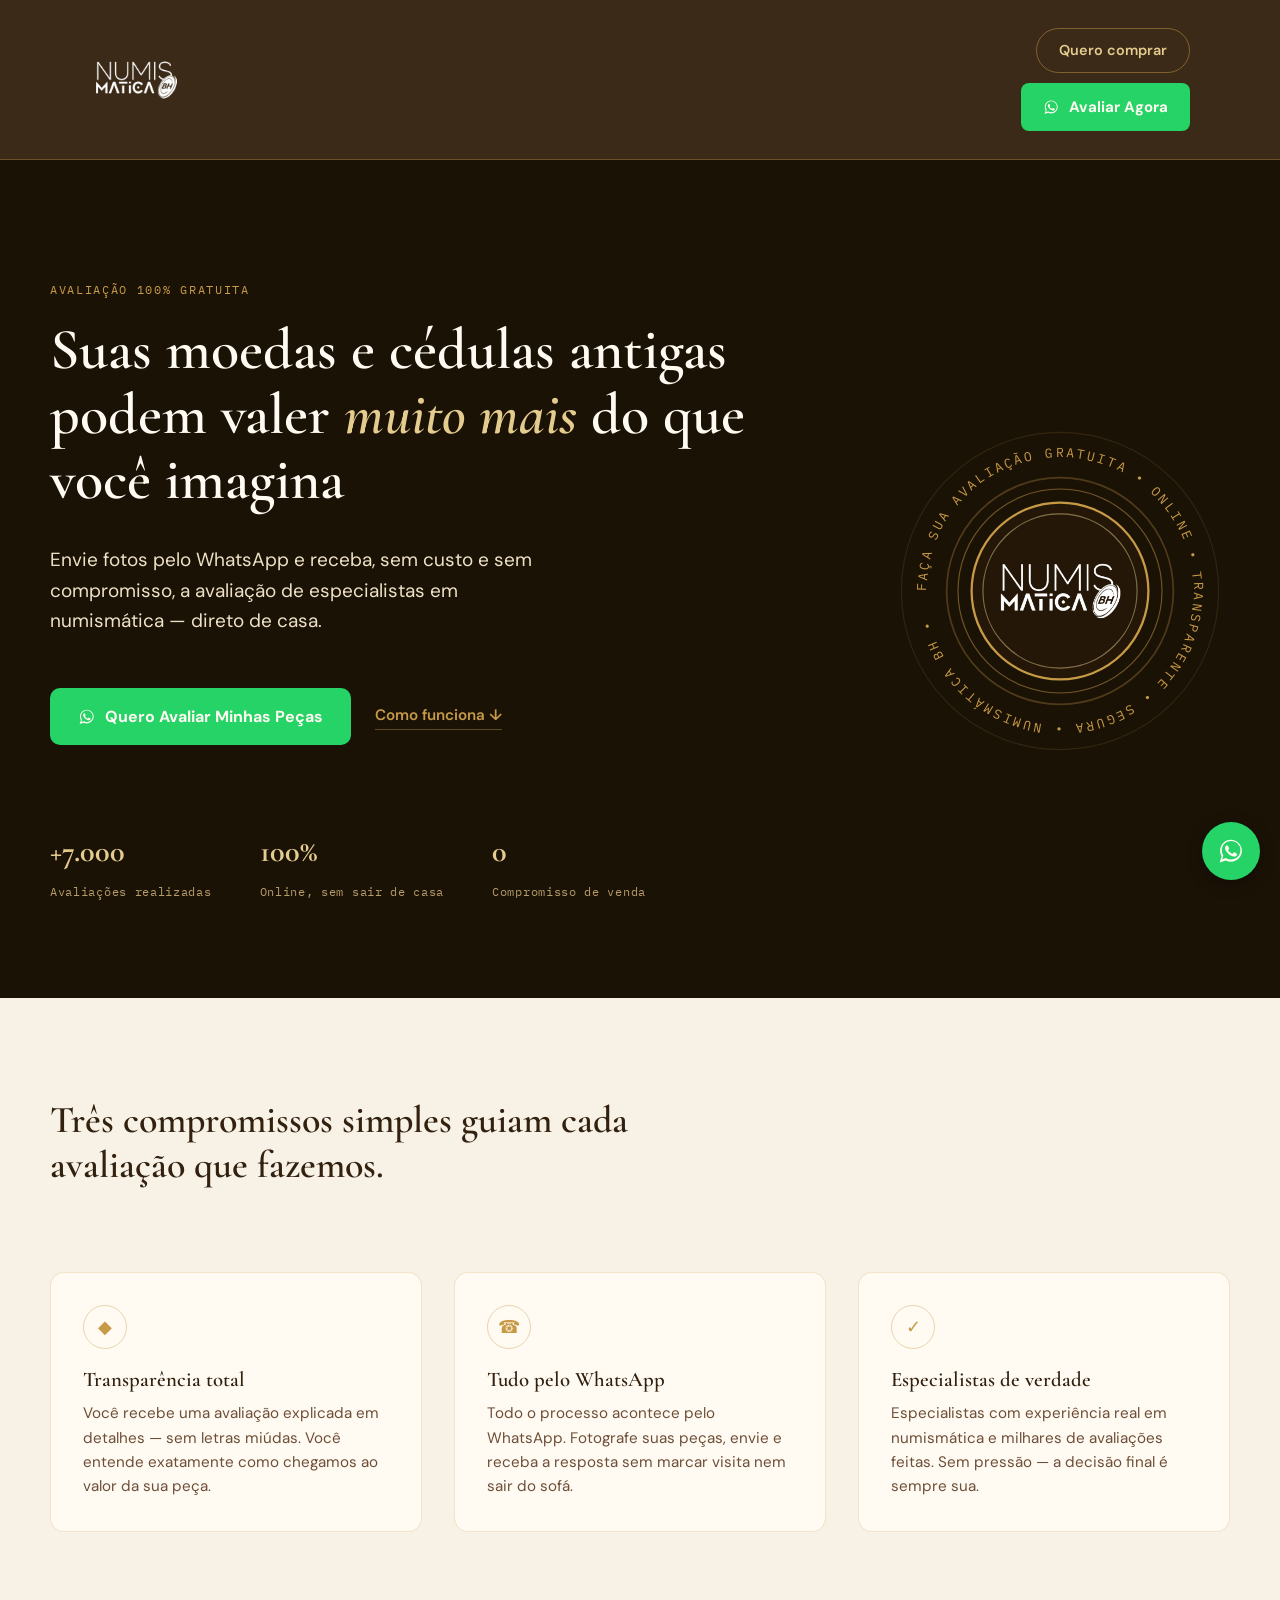
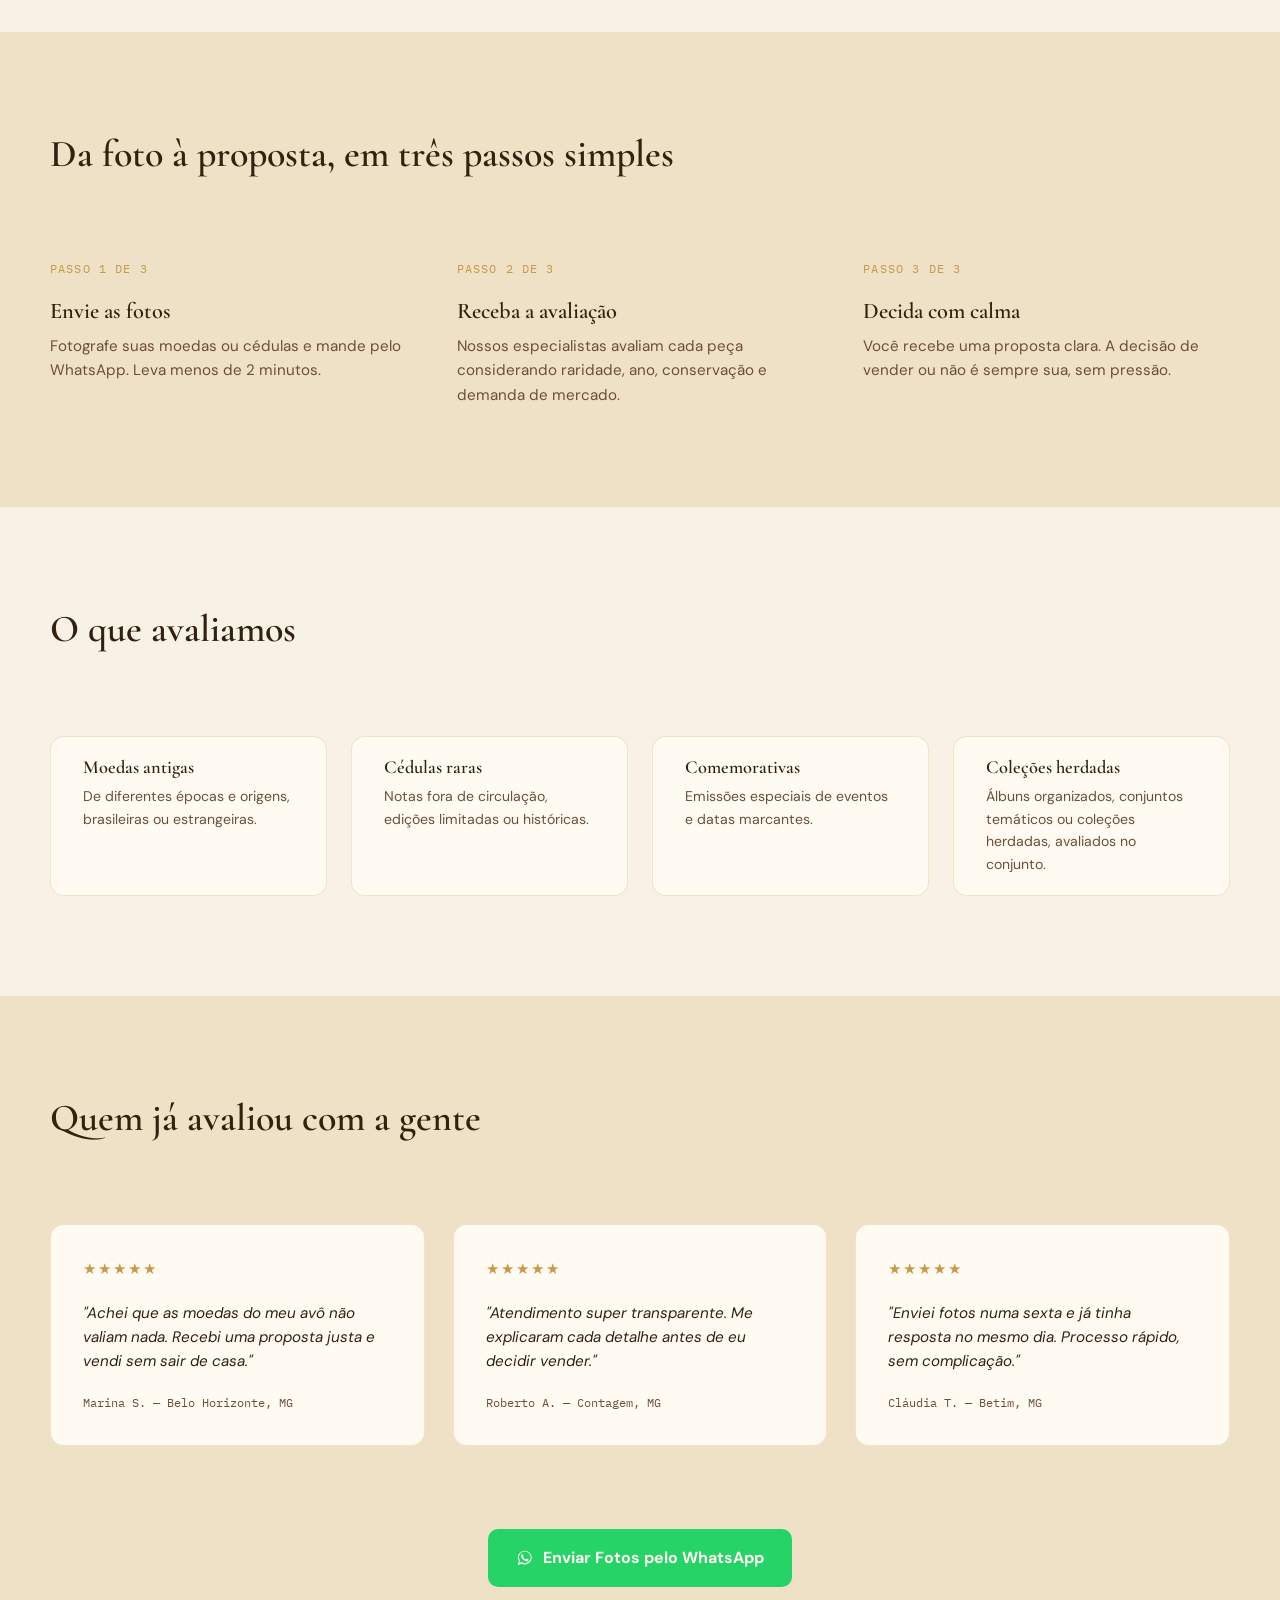
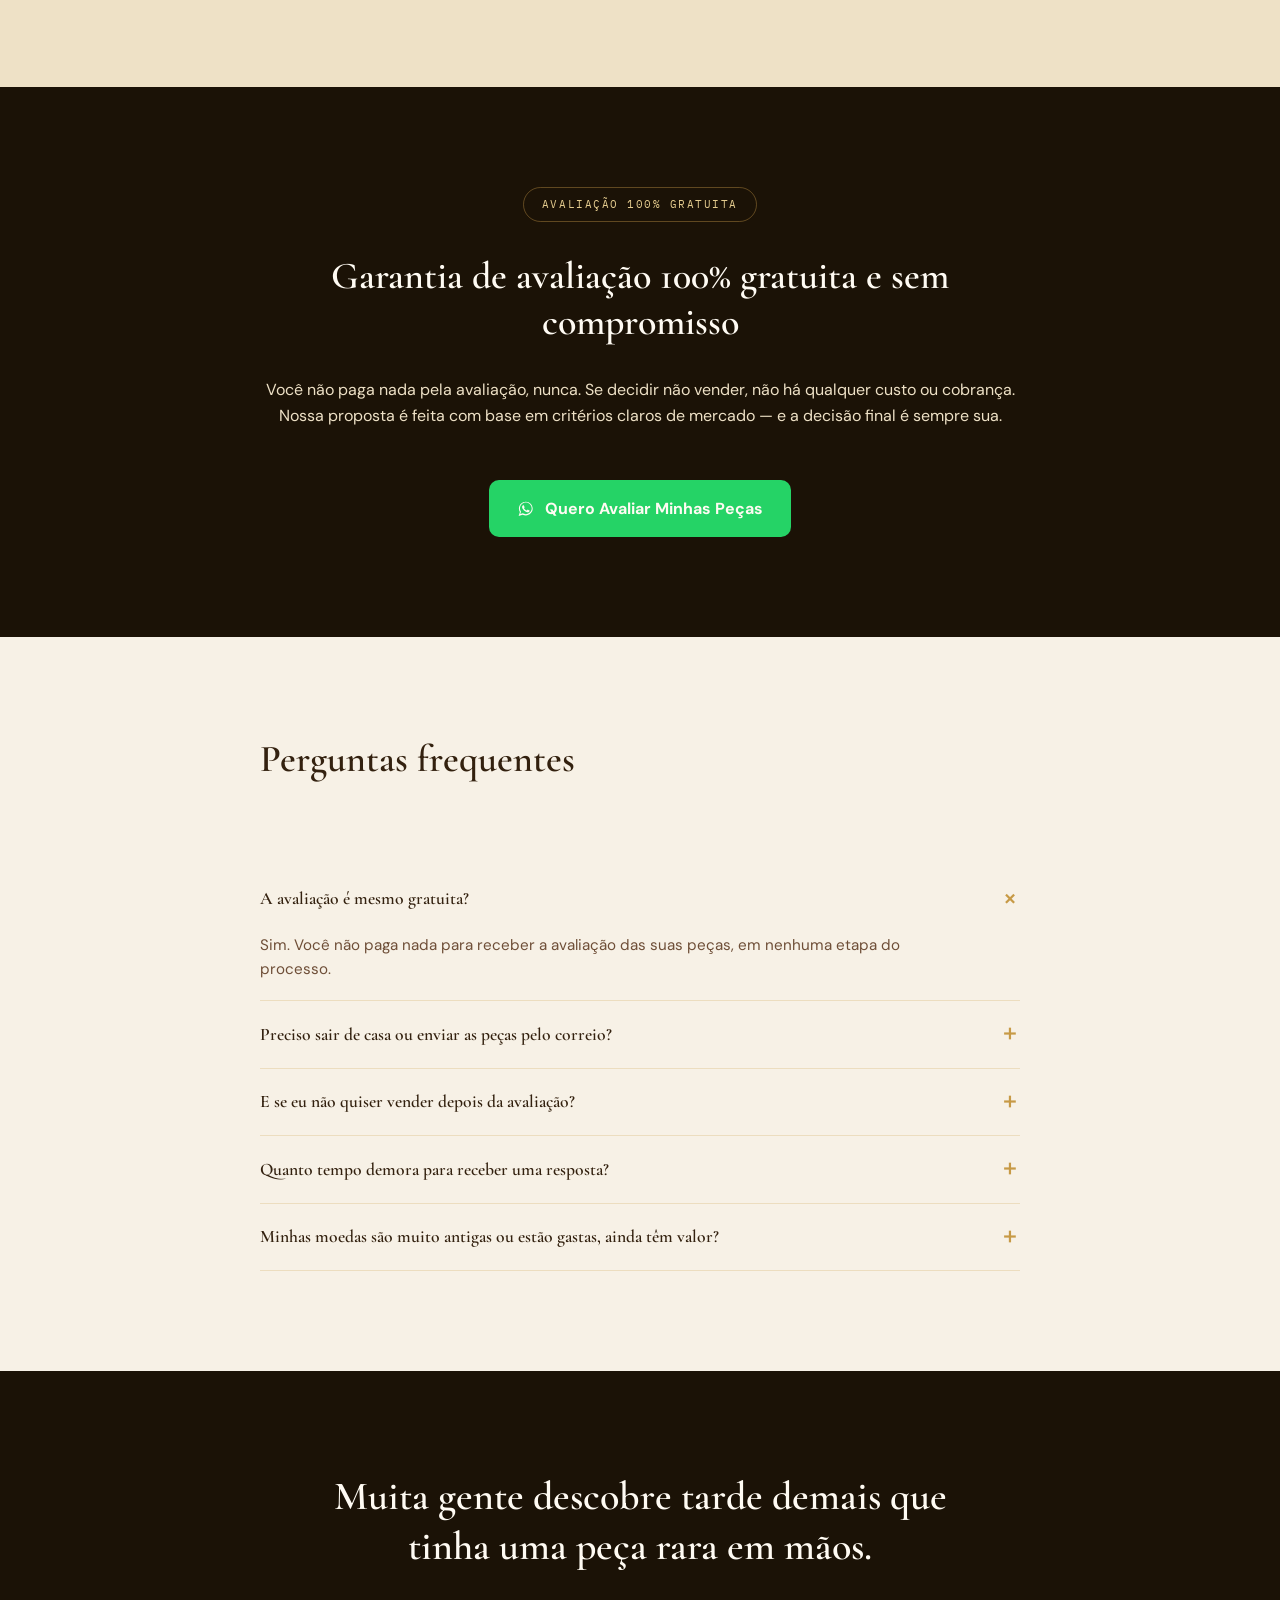
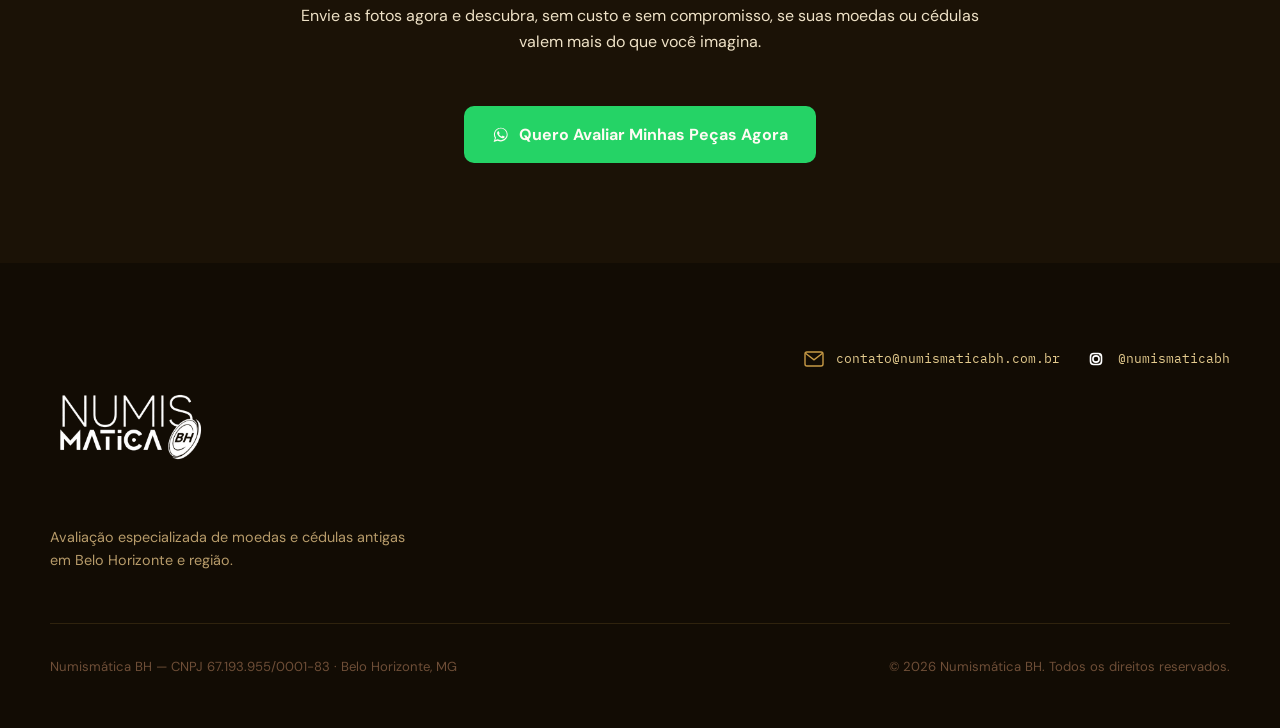
==== commit 3c3fb09c: "fix: enhance responsive design for header and footer, adjust logo size, and update button styles" ====
--- a/index.html
+++ b/index.html
@@ -16,6 +16,50 @@
 <link rel="stylesheet" href="css/base.css">
 <link rel="stylesheet" href="css/components.css">
 <link rel="stylesheet" href="css/layout.css">
+
+<style>
+/* Ajustes responsivos — telas até 320px */
+@media (max-width: 320px) {
+  html, body {
+    max-width: 100vw;
+    overflow-x: hidden !important;
+  }
+  * {
+    max-width: 100%;
+    box-sizing: border-box;
+  }
+  .container {
+    width: 100% !important;
+    padding-left: 12px !important;
+    padding-right: 12px !important;
+  }
+
+  /* Cabeçalho */
+  .site-header {
+    padding: 12px 0 !important;
+  }
+  .site-header .container {
+    flex-wrap: wrap;
+  }
+  .site-logo img {
+    height: 56px !important;
+  }
+  .header-actions {
+    gap: 8px !important;
+    margin-top: 8px;
+  }
+  .header-actions .btn-ghost,
+  .header-actions .btn-whatsapp--compact {
+    padding: 8px 14px !important;
+    font-size: 12px;
+  }
+
+  /* Rodapé */
+  .footer-brand img {
+    height: 90px !important;
+  }
+}
+</style>
 </head>
 <body>
 
@@ -23,10 +67,6 @@
   <symbol id="icon-whatsapp" viewBox="0 0 32 32">
     <path fill="currentColor" d="M16 3C9.1 3 3.5 8.6 3.5 15.5c0 2.4.66 4.63 1.8 6.55L3 29l7.13-2.26a12.9 12.9 0 0 0 5.87 1.42h.01c6.9 0 12.5-5.6 12.5-12.5S22.9 3 16 3Zm0 22.7h-.01a10.6 10.6 0 0 1-5.42-1.49l-.39-.23-4.23 1.34 1.37-4.13-.25-.42a10.53 10.53 0 0 1-1.62-5.68c0-5.87 4.77-10.64 10.65-10.64 2.85 0 5.52 1.11 7.53 3.12a10.57 10.57 0 0 1 3.12 7.53c0 5.87-4.78 10.6-10.75 10.6Z"/>
     <path fill="currentColor" d="M22.07 18.63c-.33-.17-1.96-.97-2.27-1.08-.3-.11-.53-.17-.75.17-.22.33-.86 1.08-1.05 1.31-.19.22-.39.25-.72.08-.33-.17-1.4-.52-2.66-1.65-.98-.88-1.65-1.96-1.84-2.29-.19-.33-.02-.51.15-.68.15-.15.33-.39.5-.58.17-.2.22-.33.33-.55.11-.22.06-.42-.03-.58-.08-.17-.75-1.82-1.03-2.5-.27-.66-.55-.57-.75-.58-.19-.01-.42-.01-.64-.01-.22 0-.58.08-.89.42-.3.33-1.17 1.15-1.17 2.8s1.2 3.24 1.37 3.47c.17.22 2.36 3.62 5.72 5.08.8.35 1.42.55 1.9.71.8.25 1.53.22 2.11.13.64-.1 1.96-.8 2.24-1.58.28-.77.28-1.43.19-1.58-.08-.14-.3-.22-.63-.38Z"/>
-  </symbol>
-  <symbol id="icon-email" viewBox="0 0 24 24">
-    <rect x="3" y="5" width="18" height="14" rx="2" fill="none" stroke="#C79A46" stroke-width="1.4"/>
-    <path d="M3.5 6.2 12 12.8l8.5-6.6" fill="none" stroke="#C79A46" stroke-width="1.4"/>
   </symbol>
   <symbol id="icon-instagram" viewBox="0 0 24 24">
     <defs>
@@ -38,21 +78,25 @@
         <stop offset="90%" stop-color="#285AEB"/>
       </radialGradient>
     </defs>
-    <rect x="2" y="2" width="20" height="20" rx="6" fill="url(#ig-grad)"/>
-    <rect x="6.5" y="6.5" width="11" height="11" rx="3.2" fill="none" stroke="#fff" stroke-width="1.6"/>
-    <circle cx="12" cy="12" r="3.1" fill="none" stroke="#fff" stroke-width="1.6"/>
-    <circle cx="16.2" cy="7.8" r="1.05" fill="#fff"/>
+    <rect x="2" y="2" width="20" height="20" rx="6" style="fill:url(#ig-grad);"/>
+    <rect x="6.5" y="6.5" width="11" height="11" rx="3.2" style="fill:none;stroke:#fff;stroke-width:1.6;"/>
+    <circle cx="12" cy="12" r="3.1" style="fill:none;stroke:#fff;stroke-width:1.6;"/>
+    <circle cx="16.2" cy="7.8" r="1.05" style="fill:#fff;"/>
+  </symbol>
+  <symbol id="icon-email" viewBox="0 0 24 24">
+    <rect x="3" y="5" width="18" height="14" rx="2" fill="none" stroke="#C79A46" stroke-width="1.4"/>
+    <path d="M3.5 6.2 12 12.8l8.5-6.6" fill="none" stroke="#C79A46" stroke-width="1.4"/>
   </symbol>
 </svg>
 
-<header class="site-header" id="siteHeader">
+<header class="site-header" id="siteHeader" style="background-color: #3B2A18; border-bottom: 1px solid rgba(199,154,70,.35); padding: 14px 0;">
   <div class="container">
     <a href="#topo" class="site-logo" aria-label="Numismática BH — início">
-      <img src="assets/logo-numismatica-bh-branca.png" alt="Logo Numismática BH" style="height: 96px; width: auto;">
+      <img src="assets/logo-numismatica-bh-branca.png" alt="Logo Numismática BH" style="height: 92px; width: auto;">
     </a>
-    <div class="header-actions">
+    <div class="header-actions" style="display: flex; flex-direction: column; align-items: flex-end; gap: 10px;">
       <!-- LINK PENDENTE: apontar para a página do grupo de colecionadores quando estiver disponível -->
-      <a href="#" class="btn-ghost">Quero comprar</a>
+      <a href="#" class="btn-ghost" style="border: 1px solid rgba(199,154,70,.5); border-radius: 999px; padding: 10px 22px;">Quero comprar</a>
       <a href="#" class="btn btn-whatsapp btn-whatsapp--compact js-whatsapp-cta" data-cta="header">
         <svg viewBox="0 0 32 32" aria-hidden="true"><use href="#icon-whatsapp"/></svg>
         Avaliar Agora
--- a/css/components.css
+++ b/css/components.css
@@ -105,6 +105,16 @@
   font-size: .72rem;
   letter-spacing: .06em;
   color: var(--color-cacau-claro-alt);
+}
+
+/* Em telas de até 768px (celular e tablet pequeno), os tópicos de
+   estatística ficam empilhados verticalmente, 1 por linha. */
+@media (max-width: 768px) {
+  .stat-list {
+    flex-direction: column;
+    flex-wrap: nowrap;
+    gap: var(--space-sm);
+  }
 }
 
 /* ==========================================================================
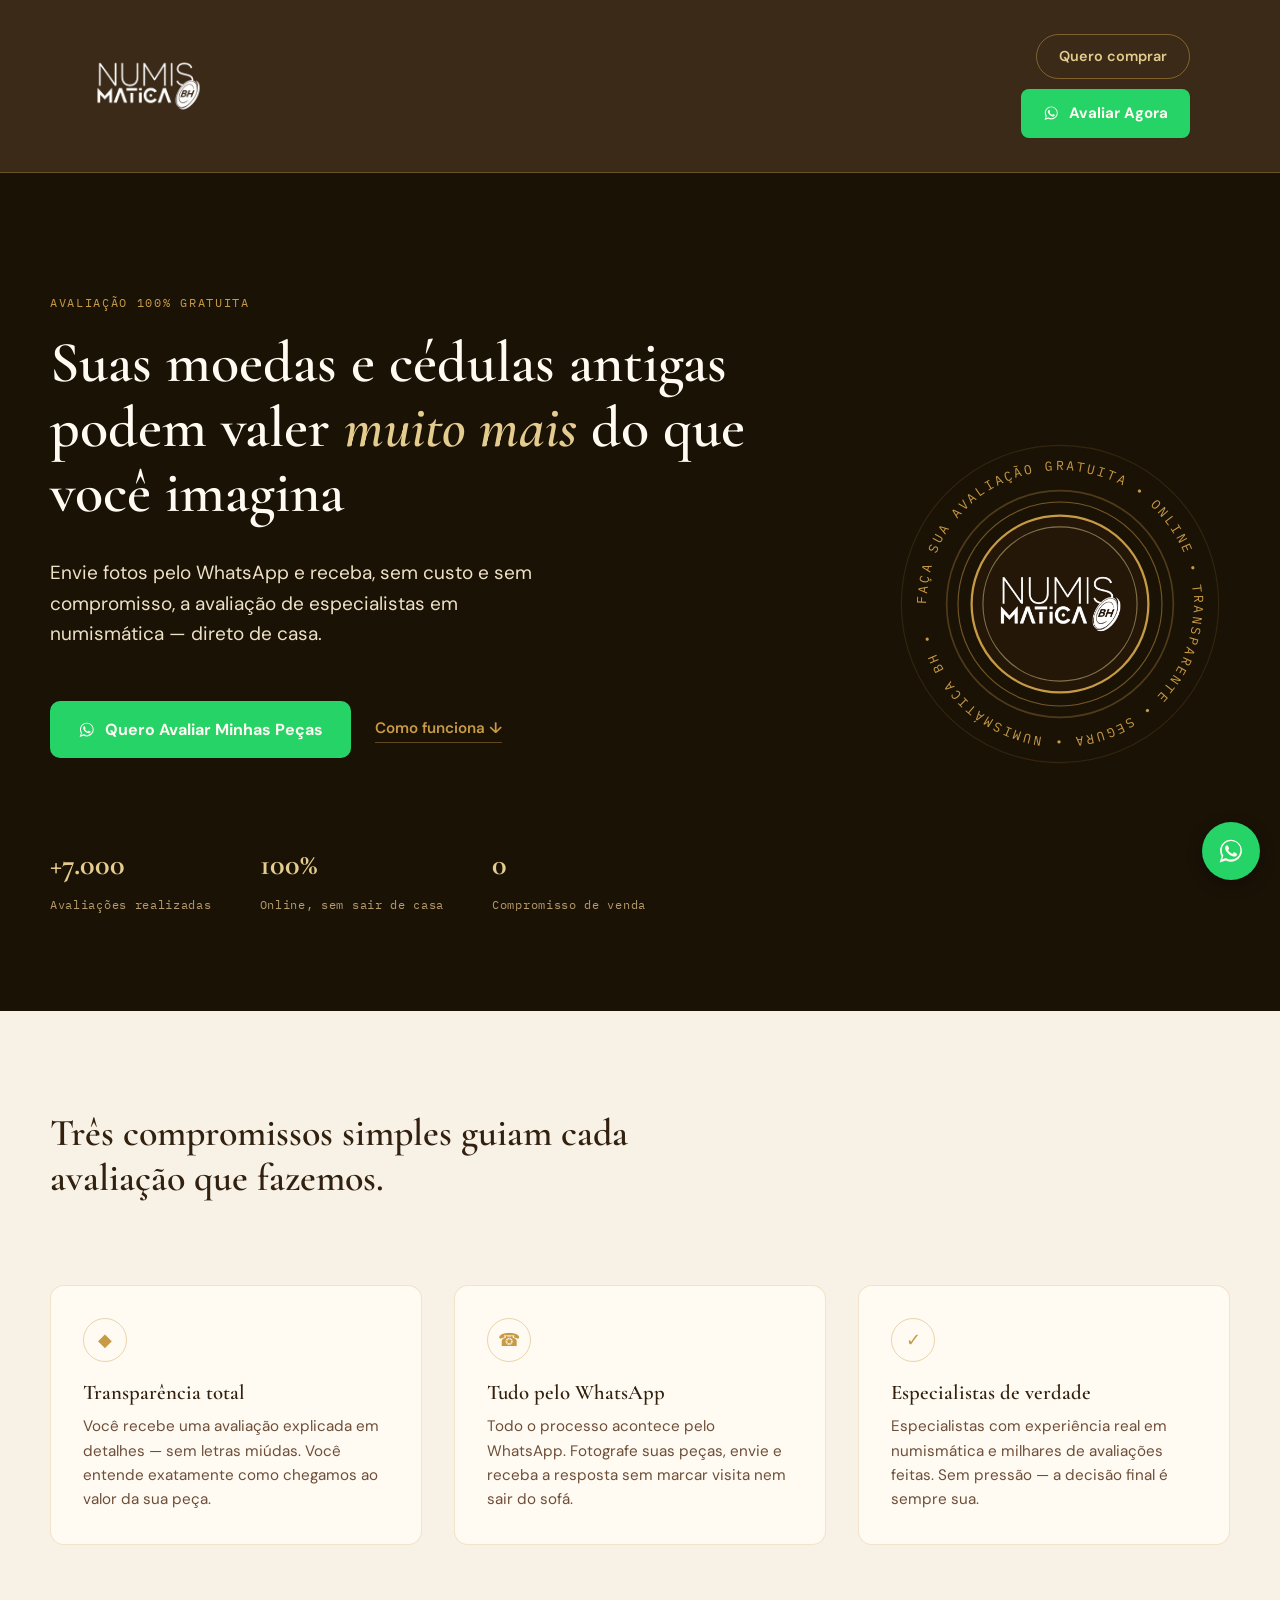
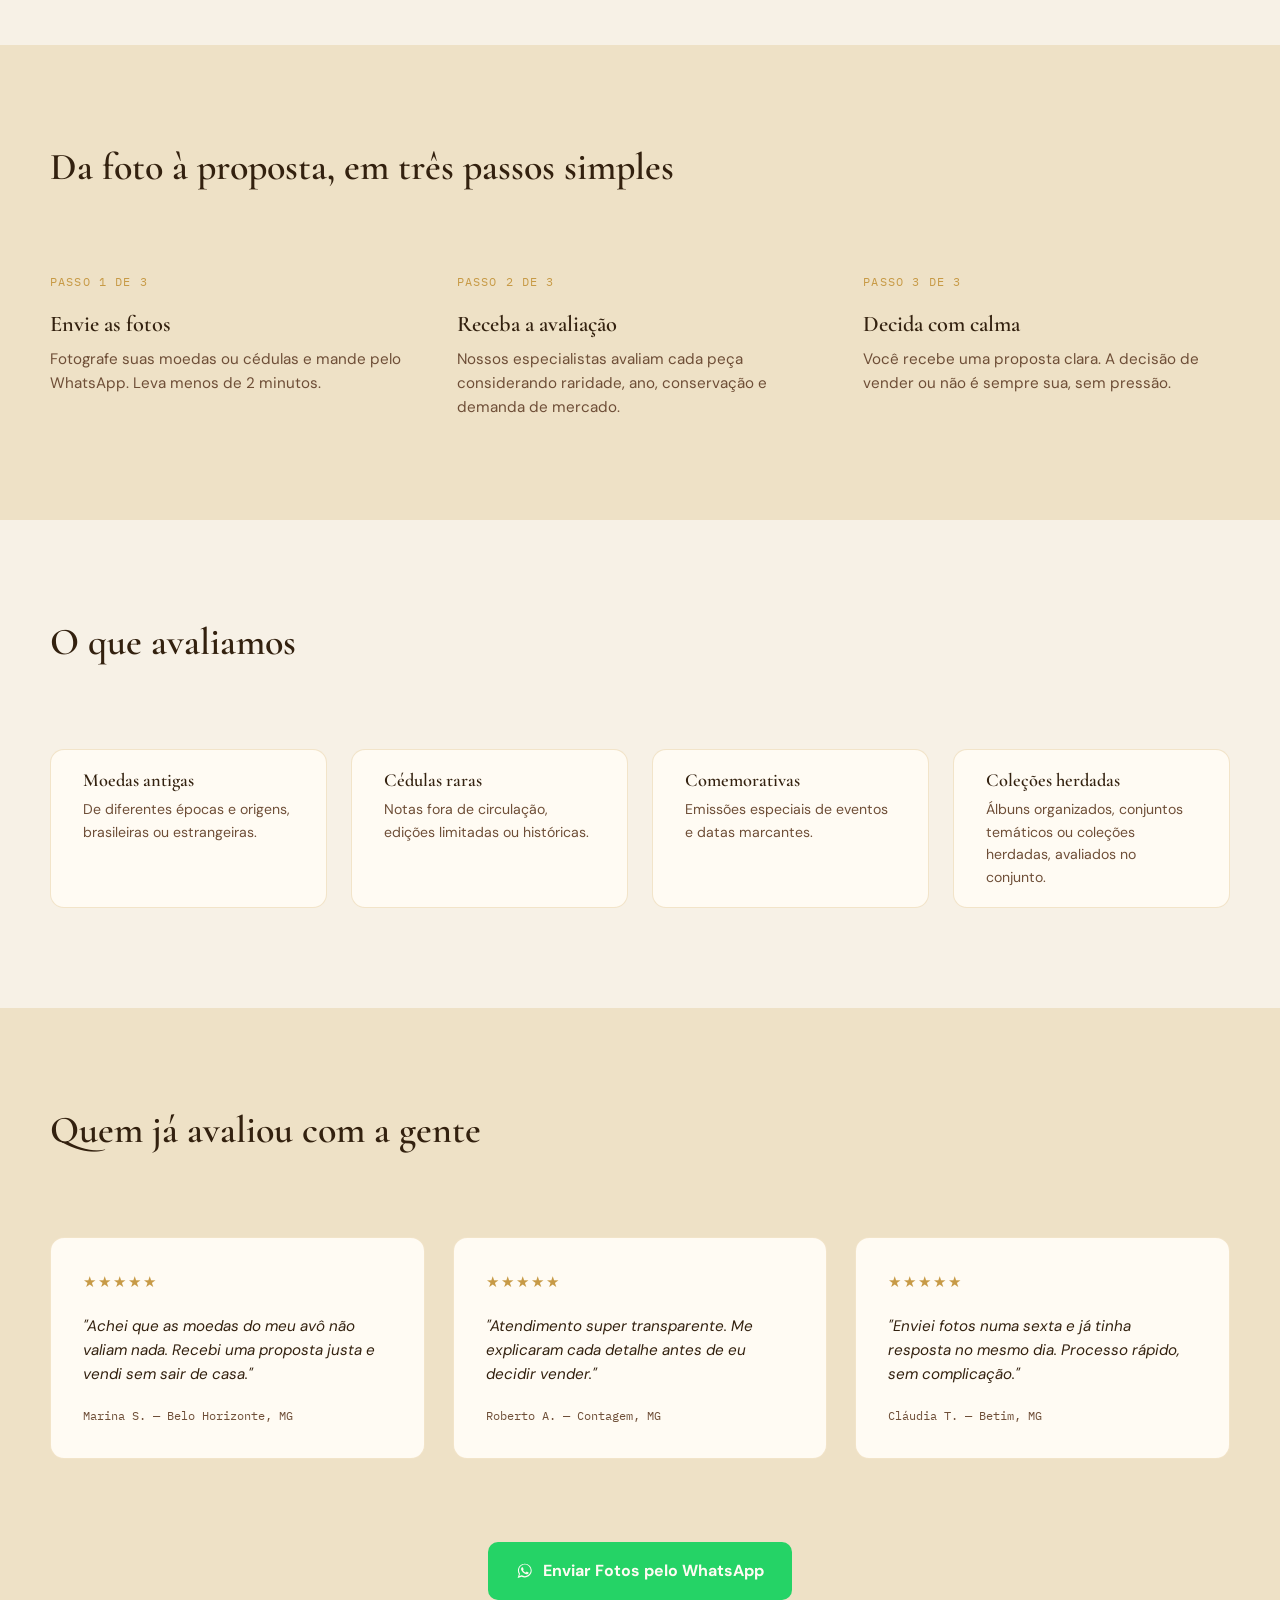
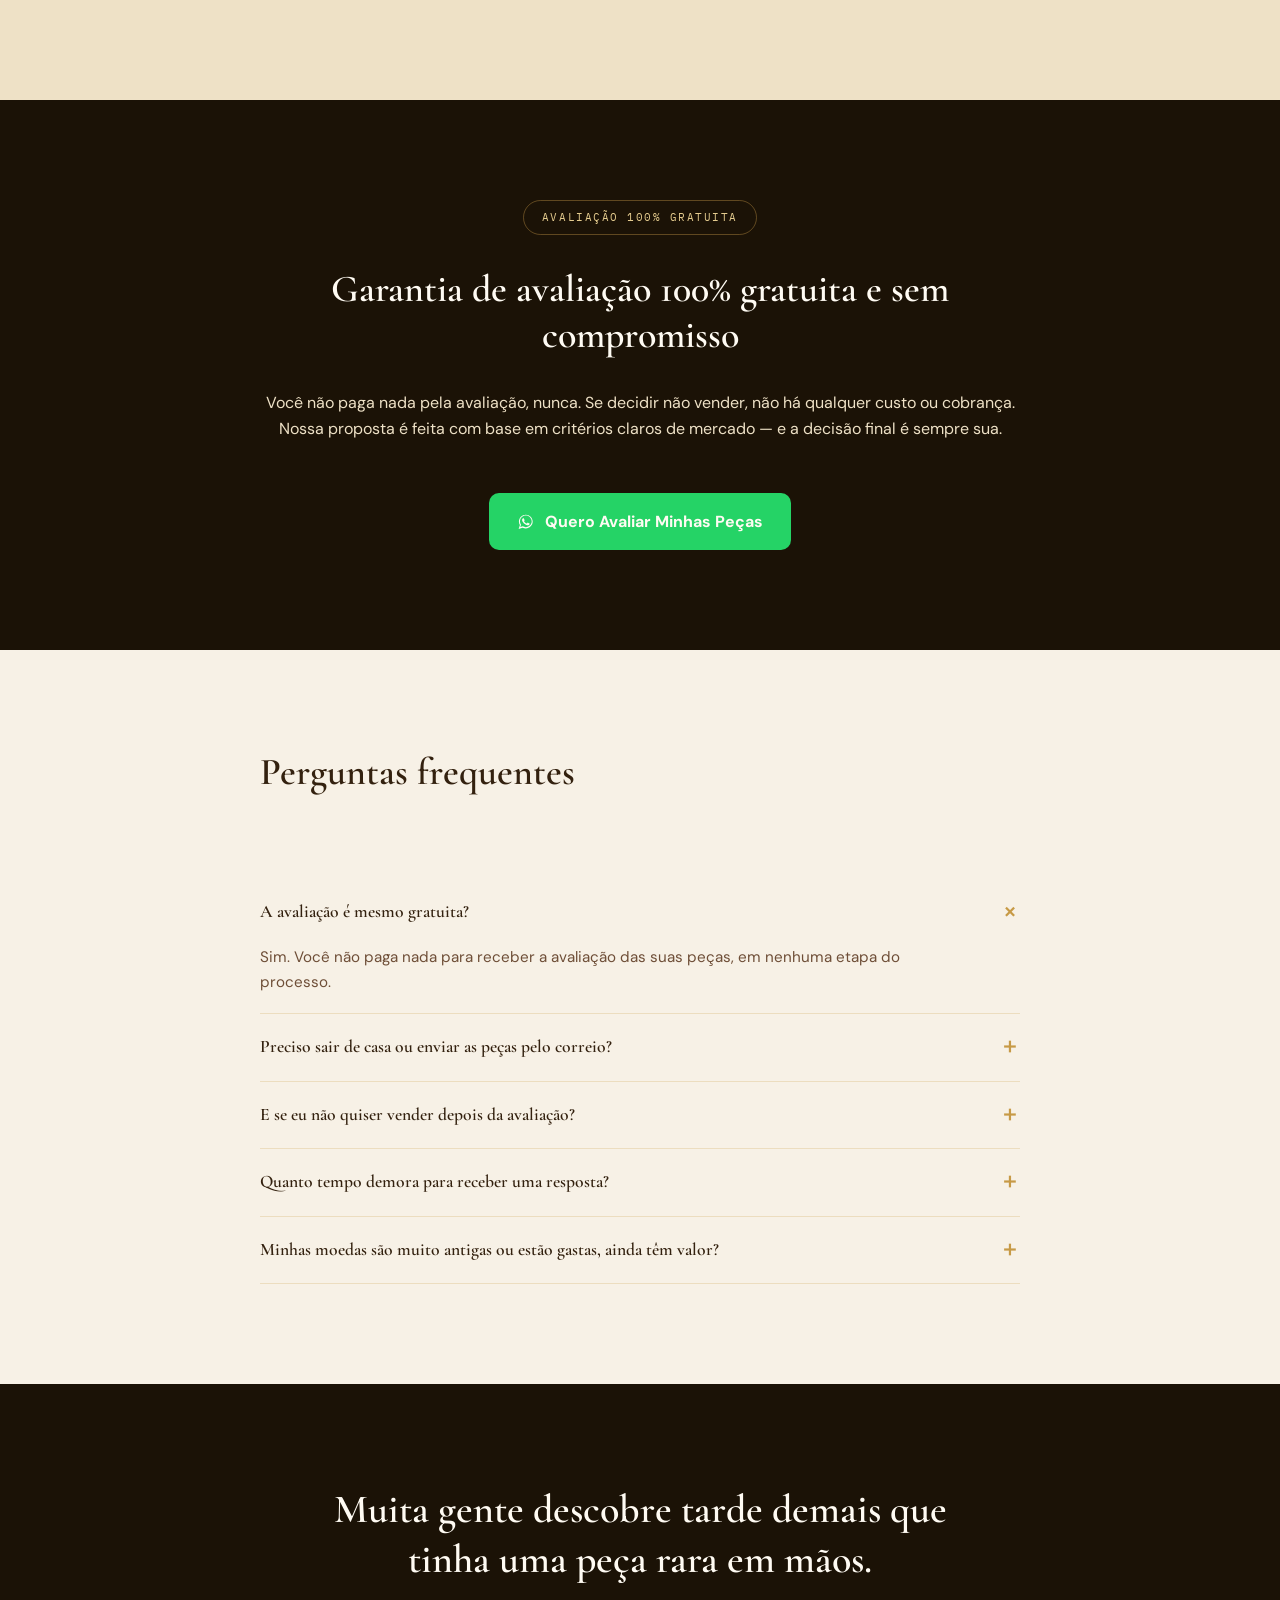
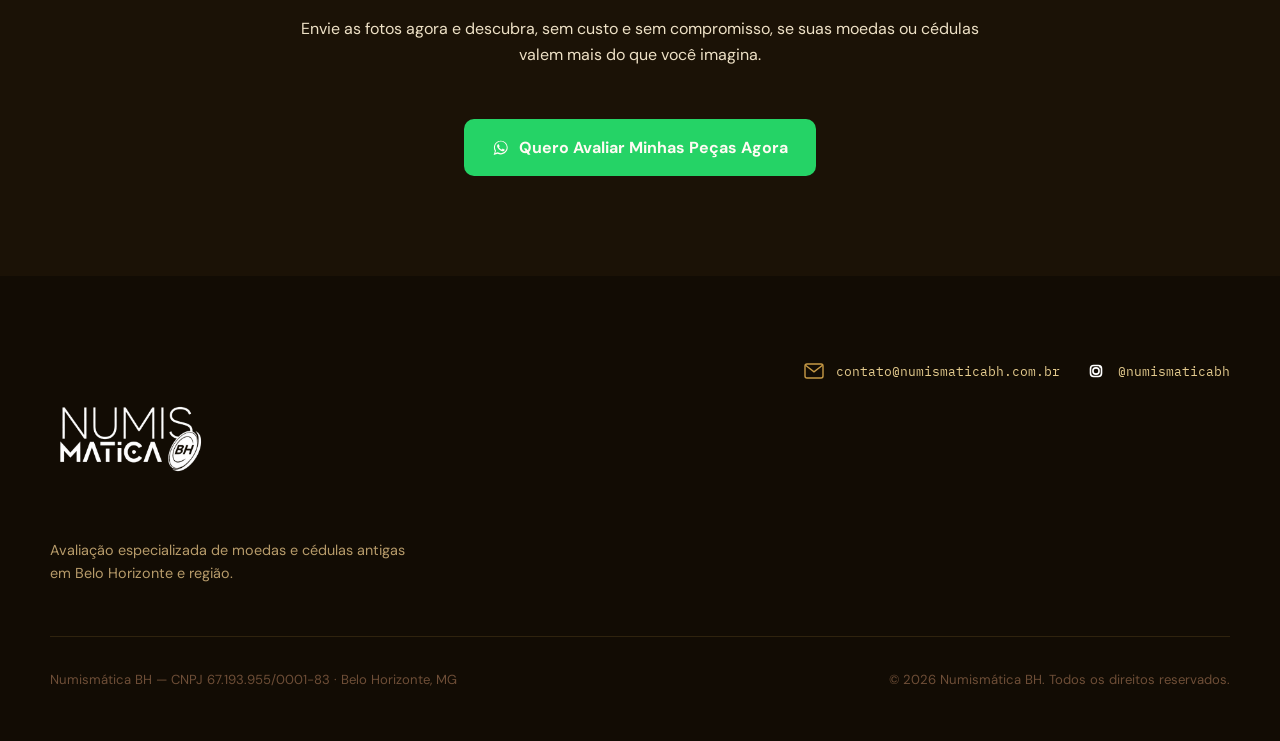
==== commit c5bc60cd: "fix: update header logo size for improved visibility" ====
--- a/index.html
+++ b/index.html
@@ -22,6 +22,8 @@
 @media (max-width: 320px) {
   html, body {
     max-width: 100vw;
+    margin: 0 !important;
+    padding: 0 !important;
     overflow-x: hidden !important;
   }
   * {
@@ -32,6 +34,27 @@
     width: 100% !important;
     padding-left: 12px !important;
     padding-right: 12px !important;
+    margin-left: 0 !important;
+    margin-right: 0 !important;
+  }
+  img, svg {
+    max-width: 100%;
+    height: auto;
+  }
+
+  /* Hero (avaliação) — força empilhamento em coluna única */
+  .hero .container {
+    display: block !important;
+  }
+  .hero-visual {
+    margin-top: 24px;
+  }
+  .coin-illustration {
+    width: 100% !important;
+    max-width: 240px;
+    height: auto;
+    display: block;
+    margin: 0 auto;
   }
 
   /* Cabeçalho */
@@ -57,6 +80,18 @@
   /* Rodapé */
   .footer-brand img {
     height: 90px !important;
+  }
+
+  /* Botão WhatsApp com texto longo — evita estourar a pílula */
+  .btn-whatsapp {
+    white-space: normal !important;
+    text-align: center;
+    font-size: 13px !important;
+    line-height: 1.3;
+    padding: 12px 18px !important;
+  }
+  .btn-whatsapp svg {
+    flex-shrink: 0;
   }
 }
 </style>
@@ -92,7 +127,7 @@
 <header class="site-header" id="siteHeader" style="background-color: #3B2A18; border-bottom: 1px solid rgba(199,154,70,.35); padding: 14px 0;">
   <div class="container">
     <a href="#topo" class="site-logo" aria-label="Numismática BH — início">
-      <img src="assets/logo-numismatica-bh-branca.png" alt="Logo Numismática BH" style="height: 92px; width: auto;">
+      <img src="assets/logo-numismatica-bh-branca.png" alt="Logo Numismática BH" style="height: 116px; width: auto;">
     </a>
     <div class="header-actions" style="display: flex; flex-direction: column; align-items: flex-end; gap: 10px;">
       <!-- LINK PENDENTE: apontar para a página do grupo de colecionadores quando estiver disponível -->
